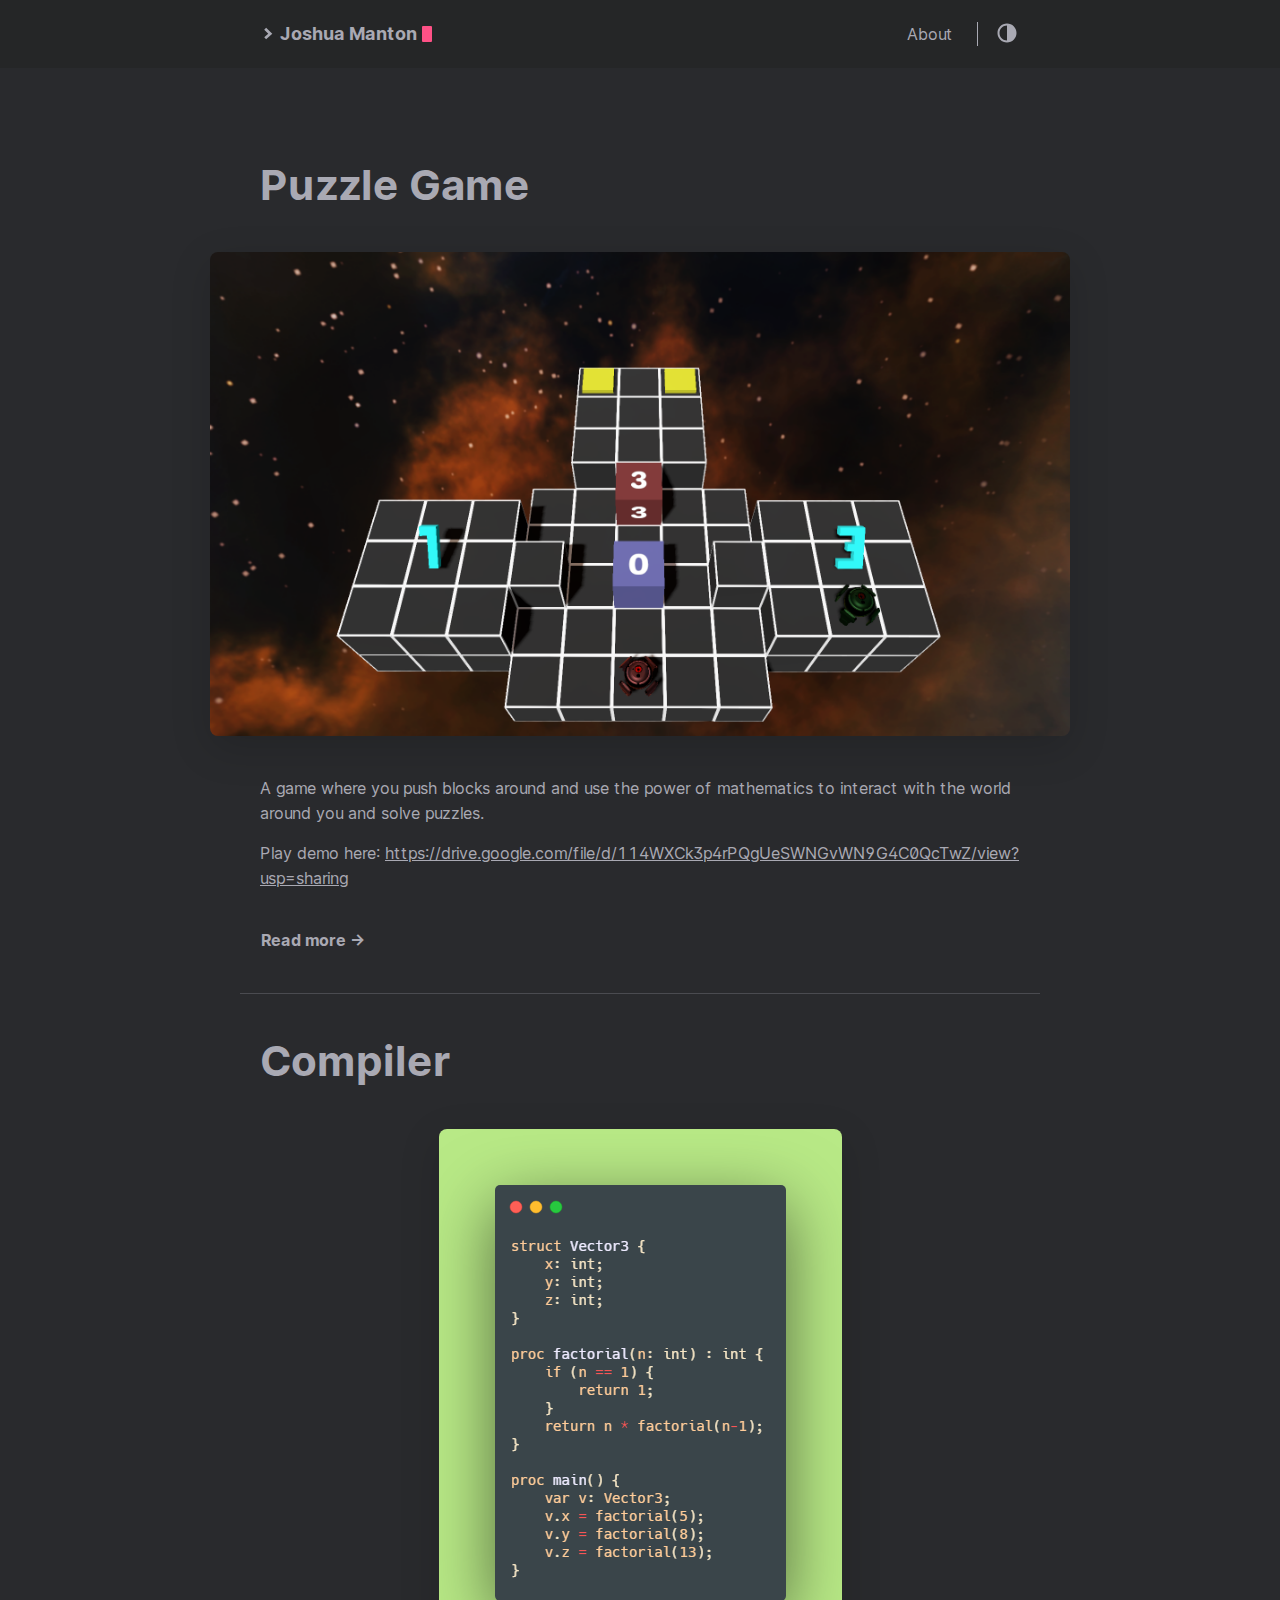
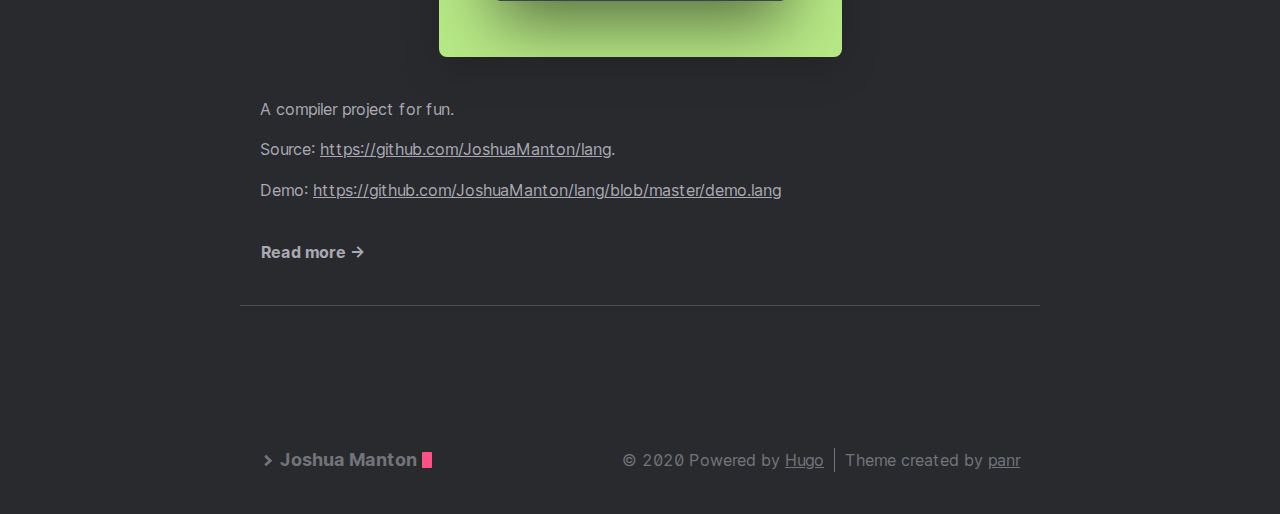
==== index.html @ b5876e48 "update about" ====
<!DOCTYPE html>
<html lang="en">
  <head>
	<meta name="generator" content="Hugo 0.74.3" />
    
      <title>
        Joshua Manton
      </title>
    
    <meta http-equiv="content-type" content="text/html; charset=utf-8" />
<meta name="viewport" content="width=device-width, initial-scale=1.0" />
<meta
  name="description"
  content=""
/>
<meta
  name="keywords"
  content=""
/>
<meta name="robots" content="noodp" />
<link rel="canonical" href="/" />





<link rel="stylesheet" href="/assets/style.css" />

<link rel="stylesheet" href="/style.css" />


<link
  rel="apple-touch-icon-precomposed"
  sizes="144x144"
  href="/img/apple-touch-icon-144-precomposed.png"
/>
<link rel="shortcut icon" href="/img/favicon.png" />


<link href="/assets/fonts/Inter-Italic.woff2" rel="preload" type="font/woff2" as="font" crossorigin="">
<link href="/assets/fonts/Inter-Regular.woff2" rel="preload" type="font/woff2" as="font" crossorigin="">
<link href="/assets/fonts/Inter-Medium.woff2" rel="preload" type="font/woff2" as="font" crossorigin="">
<link href="/assets/fonts/Inter-MediumItalic.woff2" rel="preload" type="font/woff2" as="font" crossorigin="">
<link href="/assets/fonts/Inter-Bold.woff2" rel="preload" type="font/woff2" as="font" crossorigin="">
<link href="/assets/fonts/Inter-BoldItalic.woff2" rel="preload" type="font/woff2" as="font" crossorigin="">


<meta name="twitter:card" content="summary"/>
<meta name="twitter:title" content="Joshua Manton"/>
<meta name="twitter:description" content=""/>



<meta property="og:title" content="Joshua Manton" />
<meta property="og:description" content="" />
<meta property="og:type" content="website" />
<meta property="og:url" content="/" />
<meta property="og:updated_time" content="2020-10-17T00:00:00+00:00" /><meta property="og:site_name" content="Joshua Manton" />



<link rel="alternate" type="application/rss+xml" href="/index.xml" title="Joshua Manton" />



  </head>
  <body class="dark-theme">
    <div class="container">
      <header class="header">
  <span class="header__inner">
    <a
  href="/"
  class="logo"
  style="text-decoration: none;"
>
  
    <span class="logo__mark"><svg xmlns="http://www.w3.org/2000/svg" class="greater-icon" viewBox="0 0 44 44">
  <path fill="none" d="M15 8l14.729 14.382L15 35.367" />
</svg>
</span>
    <span class="logo__text"
      >Joshua Manton</span
    >
    <span class="logo__cursor"></span>
  
</a>

    <span class="header__right">
      
        <nav class="menu">
  <ul class="menu__inner menu__inner--desktop">
    
      
        
          <li><a href="/about">About</a></li>
        
      
      
      
  </ul>

  <ul class="menu__inner menu__inner--mobile">
    
      
        <li><a href="/about">About</a></li>
      
    
  </ul>
</nav>

        <span class="menu-trigger">
          <svg xmlns="http://www.w3.org/2000/svg" viewBox="0 0 24 24">
            <path d="M0 0h24v24H0z" fill="none" />
            <path d="M3 18h18v-2H3v2zm0-5h18v-2H3v2zm0-7v2h18V6H3z" />
          </svg>
        </span>
      
      <span class="theme-toggle">
        <svg
  class="theme-toggler"
  width="24"
  height="24"
  viewBox="0 0 48 48"
  fill="none"
  xmlns="http://www.w3.org/2000/svg"
>
  <path
    d="M22 41C32.4934 41 41 32.4934 41 22C41 11.5066 32.4934 3 22
  3C11.5066 3 3 11.5066 3 22C3 32.4934 11.5066 41 22 41ZM7 22C7
  13.7157 13.7157 7 22 7V37C13.7157 37 7 30.2843 7 22Z"
  />
</svg>

      </span>
    </span>
  </span>
</header>


      <div class="content">
        
  
  

  
  
    
  
  

  

  <div class="posts">
    
    <div class="post on-list">
      <h1 class="post-title"><a href="/projects/mathy-robot-guy/">Puzzle Game</a></h1>
      <div class="post-meta">
        
          <span class="post-date">
             
          </span>

          
        

        

        
      </div>

      

      
        <figure class="post-cover">
          
            <img src="/img/mathy-robot-guy.png" alt="Puzzle Game"/>
          

          
        </figure>
      

      <div class="post-content">
        
          <p>A game where you push blocks around and use the power of mathematics to interact with the world around you and solve puzzles.</p>
<p>Play demo here: <a href="https://drive.google.com/file/d/114WXCk3p4rPQgUeSWNGvWN9G4C0QcTwZ/view?usp=sharing">https://drive.google.com/file/d/114WXCk3p4rPQgUeSWNGvWN9G4C0QcTwZ/view?usp=sharing</a></p>

        
      </div>
      
        <div><a class="read-more button" href="/projects/mathy-robot-guy/">Read more →</a></div>
      
    </div>
    
    <div class="post on-list">
      <h1 class="post-title"><a href="/projects/compiler/">Compiler</a></h1>
      <div class="post-meta">
        
          <span class="post-date">
             
          </span>

          
        

        

        
      </div>

      

      
        <figure class="post-cover">
          
            <img src="/img/compiler.png" alt="Compiler"/>
          

          
        </figure>
      

      <div class="post-content">
        
          <p>A compiler project for fun.</p>
<p>Source: <a href="https://github.com/JoshuaManton/lang">https://github.com/JoshuaManton/lang</a>.</p>
<p>Demo: <a href="https://github.com/JoshuaManton/lang/blob/master/demo.lang">https://github.com/JoshuaManton/lang/blob/master/demo.lang</a></p>

        
      </div>
      
        <div><a class="read-more button" href="/projects/compiler/">Read more →</a></div>
      
    </div>
    
    <div class="pagination">
  <div class="pagination__buttons">
    
    
  </div>
</div>

  </div>

      </div>

      
        <footer class="footer">
  <div class="footer__inner">
    
      <a
  href="/"
  class="logo"
  style="text-decoration: none;"
>
  
    <span class="logo__mark"><svg xmlns="http://www.w3.org/2000/svg" class="greater-icon" viewBox="0 0 44 44">
  <path fill="none" d="M15 8l14.729 14.382L15 35.367" />
</svg>
</span>
    <span class="logo__text"
      >Joshua Manton</span
    >
    <span class="logo__cursor"></span>
  
</a>

      <div class="copyright">
        <span
          >© 2020 Powered by
          <a href="https://gohugo.io" target="_blank" rel="noopener">Hugo</a></span
        >
        <span
          >Theme created by
          <a href="https://twitter.com/panr" target="_blank" rel="noopener">panr</a></span
        >
      </div>
    
  </div>
</footer>

<script src="/assets/main.js"></script>
<script src="/assets/prism.js"></script>


      
    </div>

    
  </body>
</html>
---- assets/style.css ----
@font-face{font-family:Inter;font-style:normal;font-weight:400;font-feature-settings:"liga","tnum","case","calt","zero","ss01","locl";src:url(fonts/Inter-Regular.woff2) format("woff2"),url(fonts/Inter-Regular.woff) format("woff");font-display:swap}@font-face{font-family:Inter;font-style:italic;font-weight:400;font-feature-settings:"liga","tnum","case","calt","zero","ss01","locl";src:url(fonts/Inter-Italic.woff2) format("woff2"),url(fonts/Inter-Italic.woff) format("woff");font-display:swap}@font-face{font-family:Inter;font-style:normal;font-weight:600;font-feature-settings:"liga","tnum","case","calt","zero","ss01","locl";src:url(fonts/Inter-Medium.woff2) format("woff2"),url(fonts/Inter-Medium.woff) format("woff");font-display:swap}@font-face{font-family:Inter;font-style:italic;font-weight:600;font-feature-settings:"liga","tnum","case","calt","zero","ss01","locl";src:url(fonts/Inter-MediumItalic.woff2) format("woff2"),url(fonts/Inter-MediumItalic.woff) format("woff");font-display:swap}@font-face{font-family:Inter;font-style:normal;font-weight:800;font-feature-settings:"liga","tnum","case","calt","zero","ss01","locl";src:url(fonts/Inter-Bold.woff2) format("woff2"),url(fonts/Inter-Bold.woff) format("woff");font-display:swap}@font-face{font-family:Inter;font-style:italic;font-weight:800;font-feature-settings:"liga","tnum","case","calt","zero","ss01","locl";src:url(fonts/Inter-BoldItalic.woff2) format("woff2"),url(fonts/Inter-BoldItalic.woff) format("woff");font-display:swap}:root{--background:#fff;--background-secondary:#eaeaea;--header:#fafafa;--color:#222;--color-secondary:#999;--border-color:#dcdcdc;--phoneWidth:(max-width:684px);--tabletWidth:(max-width:900px)}body.dark-theme{--background:#292a2d;--background-secondary:#3b3d42;--header:#252627;--color:#a9a9b3;--color-secondary:#73747b;--border-color:#4a4b50}.button-container{display:table;margin-left:auto;margin-right:auto}.button,a.button,button{position:relative;display:flex;align-items:center;justify-content:center;padding:8px 18px;margin-bottom:5px;background:#eaeaea;background:var(--background-secondary);text-decoration:none;text-align:center;font-weight:500;border-radius:8px;border:1px solid transparent;-webkit-appearance:none;-moz-appearance:none;appearance:none;cursor:pointer;outline:none}.button.outline,a.button.outline,button.outline{background:transparent;border-color:#eaeaea;border-color:var(--background-secondary);box-shadow:none;padding:8px 18px}.button.outline :hover,a.button.outline :hover,button.outline :hover{transform:none;box-shadow:none}.button.primary,a.button.primary,button.primary{box-shadow:0 4px 6px rgba(50,50,93,.11),0 1px 3px rgba(0,0,0,.08)}.button.primary:hover,a.button.primary:hover,button.primary:hover{box-shadow:0 2px 6px rgba(50,50,93,.21),0 1px 3px rgba(0,0,0,.08)}.button.link,a.button.link,button.link{background:none;font-size:1rem}.button.small,a.button.small,button.small{font-size:.8rem}.button.wide,a.button.wide,button.wide{min-width:200px;padding:14px 24px}a.read-more,a.read-more:active,a.read-more:hover{display:inline-flex;background:none;box-shadow:none;padding:0;margin:20px 0;font-weight:700}.code-toolbar{margin-bottom:20px}.code-toolbar .toolbar-item a{display:inline-flex;padding:3px 8px;margin-bottom:5px;background:#eaeaea;background:var(--background-secondary);text-decoration:none;text-align:center;font-size:13px;font-weight:500;border-radius:8px;border:1px solid transparent;-webkit-appearance:none;-moz-appearance:none;appearance:none;cursor:pointer;outline:none}.code-toolbar .toolbar-item a,.header{position:relative;align-items:center;justify-content:center}.header{background:#fafafa;background:var(--header);display:flex;padding:20px}.header__right{display:flex;flex-direction:row;align-items:center}@media (max-width:683px){.header__right{flex-direction:row-reverse}}.header__inner{justify-content:space-between;margin:0 auto;width:760px;max-width:100%}.header__inner,.theme-toggle{display:flex;align-items:center}.theme-toggle{justify-content:center;line-height:1;cursor:pointer}.theme-toggler{fill:currentColor}.logo{display:flex;align-items:center;flex:0 0 auto;text-decoration:none;font-weight:700}.logo img{height:44px}.logo__mark{display:inline-flex;align-items:center;margin-right:5px}.logo__mark .greater-icon{width:.95rem;height:100%}.logo__mark .greater-icon path{stroke:currentColor;stroke-width:8px}.logo__text{font-size:1.125rem}.logo__cursor{display:inline-block;width:10px;height:1rem;background:#fe5186;margin-left:5px;border-radius:1px;-webkit-animation:cursor 1s infinite;animation:cursor 1s infinite}@-webkit-keyframes cursor{0%{opacity:0}50%{opacity:1}to{opacity:0}}@keyframes cursor{0%{opacity:0}50%{opacity:1}to{opacity:0}}.menu{--color:rgba(0,0,0,0.12);--shadow:0 8px 20px var(--color);border-right:1px solid;margin-right:18px;padding-right:24px;font-weight:500}@media (max-width:683px){.menu{position:absolute;background:#fafafa;background:var(--header);box-shadow:var(--shadow);margin:0;padding:5px;list-style:none;border-radius:5px;z-index:99;border:none;top:50px;right:10px}}.menu a{text-decoration:none}.menu__inner{display:flex;align-items:center;justify-content:flex-end;flex-wrap:wrap;list-style:none;margin:0;padding:0}@media (max-width:683px){.menu__inner--desktop{display:none}}.menu__inner--mobile{display:none}@media (max-width:683px){.menu__inner--mobile{display:block}}.menu__inner li{text-align:left;flex:0 0 auto}.menu__inner li:not(:first-of-type){margin-left:20px}@media (max-width:683px){.menu__inner{flex-direction:column;align-items:flex-start;padding:0}.menu__inner li{margin-left:0!important;padding:10px}}.menu__sub-inner{position:relative;list-style:none;padding:0;margin:0}.menu__sub-inner:not(:only-child){margin-left:20px}.menu__sub-inner-more{position:absolute;background:#fafafa;background:var(--header);box-shadow:var(--shadow);margin:0;padding:5px;list-style:none;border-radius:5px;z-index:99;top:35px;left:0}.menu__sub-inner-more-trigger{display:inline-flex;align-items:center;-webkit-user-select:none;-moz-user-select:none;-ms-user-select:none;user-select:none;cursor:pointer}.menu__sub-inner-more-trigger-icon{display:inline-flex;align-items:center;margin-left:3px;transform:rotate(90deg);line-height:1}.menu__sub-inner-more-trigger-icon .greater-icon{width:.95rem;height:100%}.menu__sub-inner-more-trigger-icon .greater-icon path{stroke:currentColor;stroke-width:5px}.menu__inner .menu__sub-inner-more li{margin-left:0;white-space:nowrap}.menu__inner .menu__sub-inner-more li:hover{background:rgba(0,0,0,.05);border-radius:3px;cursor:pointer}.menu__sub-inner-more li a{width:100%;display:inline-block;padding:10px}.menu-trigger{width:24px;height:24px;fill:currentColor;margin-left:10px;cursor:pointer}html{box-sizing:border-box}*,:after,:before{box-sizing:inherit}body{margin:0;padding:0;font-family:Inter,-apple-system,BlinkMacSystemFont,Roboto,Segoe UI,Helvetica,Arial,sans-serif;font-size:1rem;font-weight:500;font-feature-settings:"liga","tnum","case","calt","zero","ss01","locl";line-height:1.54;background-color:#fff;background-color:var(--background);color:#222;color:var(--color);text-rendering:optimizeLegibility;-webkit-font-smoothing:antialiased;-webkit-overflow-scrolling:touch;-webkit-text-size-adjust:100%}@media (max-width:683px){body{font-size:1rem}}h1,h2,h3,h4,h5,h6{line-height:1.3}h1{font-size:2.625rem}h2{font-size:1.625rem}h3{font-size:1.375rem}h4{font-size:1.125rem}@media (max-width:683px){h1{font-size:2rem}h2{font-size:1.4rem}h3{font-size:1.15rem}h4{font-size:1.125rem}}a{color:inherit}img{display:block;max-width:100%}img.center,img.left{margin-right:auto}img.center,img.right{margin-left:auto}figure{display:table;max-width:100%;margin:25px 0}figure.center,figure.left{margin-right:auto}figure.center,figure.right{margin-left:auto}figure figcaption{font-size:.9rem;margin-top:5px;opacity:.8}figure figcaption.left{text-align:left}figure figcaption.center{text-align:center}figure figcaption.right{text-align:right}code,kbd{font-family:Consolas,Monaco,Andale Mono,Ubuntu Mono,monospace;background:#eaeaea;background:var(--background-secondary);padding:1px 6px;margin:0 2px;border-radius:5px;font-size:.9rem;font-weight:400}code code,code kbd,kbd code,kbd kbd{background:transparent;padding:0;margin:0}pre{background:#212020;padding:20px;border-radius:8px;font-size:.9rem;overflow:auto}@media (max-width:683px){pre{white-space:pre-wrap;word-wrap:break-word}}pre code{background:none!important;color:#ccc;margin:0;padding:0;font-size:inherit}blockquote{border-left:2px solid;margin:40px;padding:10px 20px}@media (max-width:683px){blockquote{margin:10px;padding:10px}}blockquote:before{content:"”";font-family:Georgia,serif;font-size:3.875rem;position:absolute;left:-40px;top:-20px}blockquote p:first-of-type{margin-top:0}blockquote p:last-of-type{margin-bottom:0}table{table-layout:fixed;border-collapse:collapse;width:100%;margin:40px 0;border-radius:5px}table,td,th{border:1px solid;padding:10px}th{background:#eaeaea;background:var(--background-secondary)}ol,ul{margin-left:40px;padding:0}@media (max-width:683px){ol,ul{margin-left:20px}}ol ol{list-style-type:lower-alpha}.container{flex-direction:column;text-align:center}.container,.content{display:flex;justify-content:center}.content{flex-direction:column;flex:1 auto;align-items:center;margin:50px 0}@media (max-width:683px){.content{margin-top:0}}hr{width:100%;border:none;background:#dcdcdc;background:var(--border-color);height:1px}.hidden{display:none}.framed{padding:20px;border-radius:10px;border:1px solid #dcdcdc;border:1px solid var(--border-color);max-width:800px}blockquote.twitter-tweet{background:rgba(44,124,186,.1);border:none;padding:30px;color:inherit;font-size:inherit;line-height:inherit;border-radius:8px}.post{width:100%;max-width:800px;text-align:left;padding:20px;margin:20px auto}@media (max-width:899px){.post{max-width:660px}}.post:not(:last-of-type){border-bottom:1px solid #dcdcdc;border-bottom:1px solid var(--border-color)}.post-meta{font-size:1rem;margin-bottom:10px}@media (max-width:683px){.post-meta{font-size:.85rem}}.post-title{font-size:2.625rem;margin:0 0 20px}@media (max-width:683px){.post-title{font-size:2rem}}.post-title a{text-decoration:none}.post-tags{display:block;margin-bottom:20px;font-size:1rem;opacity:.5}.post-tags a{text-decoration:none}.post-content{margin-top:30px}.post-cover{margin:40px -50px;width:860px;max-width:860px}.post-cover img{margin:0 auto;border-radius:8px;box-shadow:0 12px 40px rgba(0,0,0,.15)}@media (max-width:899px){.post-cover{margin:20px 0;width:100%}}.post--regulation h1,.post--regulation h2{justify-content:center}.post--regulation h2{margin-bottom:10px}.post--regulation h2+h2{margin-top:-10px;margin-bottom:20px}.pagination{margin-top:50px}.pagination__title{display:flex;text-align:center;position:relative;margin:100px 0 20px}.pagination__title-h{text-align:center;margin:0 auto;padding:5px 10px;background:#fff;background:var(--background);color:#999;color:var(--color-secondary);font-size:.8rem;text-transform:uppercase;text-decoration:none;letter-spacing:.1em;z-index:1}.pagination__title hr{position:absolute;left:0;right:0;width:100%;margin-top:15px;z-index:0}.pagination__buttons{display:flex;align-items:center;justify-content:center}.pagination__buttons a{text-decoration:none;font-weight:700}.button{position:relative;display:inline-flex;align-items:center;justify-content:center;background:#eaeaea;background:var(--background-secondary);font-size:1rem;font-weight:500;border-radius:8px;max-width:40%;padding:0;cursor:pointer;-webkit-appearance:none;-moz-appearance:none;appearance:none}.button+.button{margin-left:10px}.button a{display:flex;padding:8px 16px;text-decoration:none}.button__text,.button a{text-overflow:ellipsis;white-space:nowrap;overflow:hidden}.button.next .button__icon{margin-left:8px}.button.previous .button__icon{margin-right:8px}.footer{padding:40px 20px;flex-grow:0;color:#999;color:var(--color-secondary)}.footer__inner{display:flex;align-items:center;justify-content:space-between;margin:0 auto;width:760px;max-width:100%}@media (max-width:899px){.footer__inner{flex-direction:column}}.footer a{color:inherit}.footer .copyright{display:flex;flex-direction:row;align-items:center;font-size:1rem}.footer .copyright--user{margin:auto;text-align:center}.footer .copyright>:first-child:not(:only-child){border-right:1px solid;padding-right:10px;margin-right:10px}@media (max-width:899px){.footer .copyright>:first-child:not(:only-child){border:none;padding:0;margin:0}}@media (max-width:899px){.footer .copyright{flex-direction:column;margin-top:10px}}.terms{width:100%;max-width:800px;text-align:left;padding:20px;margin:0 auto}.terms__list{padding:0 0 0 20px;margin:0}.terms__list a{text-decoration:none}.terms__term{margin-bottom:15px}.terms__term-count{background:#eaeaea;background:var(--background-secondary);font-size:12px;margin-left:5px;padding:2px 10px;border-radius:5px;text-decoration:none}.archive{width:100%;max-width:800px;text-align:left;padding:20px;margin:0 auto}.archive__group-month{display:flex;align-items:flex-start;padding:10px 0}@media (max-width:683px){.archive__group-month{flex-direction:column}}.archive__group-month:not(:last-of-type){border-bottom:1px solid #dcdcdc;border-bottom:1px solid var(--border-color)}.archive__group-year{margin-top:40px}@media (max-width:683px){.archive__group-year{margin-top:20px}}.archive__group-year:not(:last-of-type){border-bottom:1px solid #dcdcdc;border-bottom:1px solid var(--border-color)}.archive__group-year-header{margin:10px 0}.archive__group-month-header{margin:25px 0;width:200px;opacity:.5}@media (max-width:683px){.archive__group-month-header{margin:10px 0 0}}.archive__group-posts{width:100%}.archive__post{padding:20px 0}.archive__post:not(:last-of-type){border-bottom:1px solid #dcdcdc;border-bottom:1px solid var(--border-color)}.archive__post-title{margin:5px 0}.archive__post-title a{display:block;text-decoration:none}code[class*=language-],pre[class*=language-]{background:none;font-family:Consolas,Monaco,Andale Mono,Ubuntu Mono,monospace;text-align:left;white-space:pre;word-spacing:normal;word-break:normal;word-wrap:normal;-moz-tab-size:4;-o-tab-size:4;tab-size:4;-webkit-hyphens:none;-ms-hyphens:none;hyphens:none}pre[class*=language-]{padding:1em;margin:.5em 0;overflow:auto}:not(pre)>code[class*=language-],pre[class*=language-]{background:#212020!important;color:inherit!important;border-radius:8px}:not(pre)>code[class*=language-]{padding:.1em;border-radius:.3em;white-space:normal}.token.block-comment,.token.cdata,.token.comment,.token.doctype,.token.prolog{color:hsla(0,0%,100%,.4)}.token.punctuation{color:#a9a9b3}.token.attr-name,.token.deleted,.token.namespace,.token.tag{color:#e2777a}.token.function-name{color:#6196cc}.token.boolean,.token.function,.token.number{color:#f08d49}.token.class-name,.token.constant,.token.property,.token.symbol{color:#f8c555}.token.atrule,.token.builtin,.token.important,.token.keyword,.token.selector{color:#cc99cd}.token.attr-value,.token.char,.token.regex,.token.string,.token.variable{color:#7ec699}.token.entity,.token.operator,.token.url{color:#67cdcc}.token.bold,.token.important{font-weight:700}.token.italic{font-style:italic}.token.entity{cursor:help}.token.inserted{color:green}pre[class*=language-].line-numbers{position:relative;padding-left:3.8em;counter-reset:linenumber}pre[class*=language-].line-numbers>code{position:relative;white-space:inherit}.line-numbers .line-numbers-rows{position:absolute;pointer-events:none;top:0;font-size:100%;left:-3.8em;width:3em;letter-spacing:-1px;border-right:1px solid #999;-webkit-user-select:none;-moz-user-select:none;-ms-user-select:none;user-select:none}.line-numbers-rows>span{pointer-events:none;display:block;counter-increment:linenumber}.line-numbers-rows>span:before{content:counter(linenumber);color:#999;display:block;padding-right:.8em;text-align:right}div.code-toolbar{position:relative}div.code-toolbar>.toolbar{position:absolute;top:.3em;right:.2em;transition:opacity .3s ease-in-out;opacity:0}div.code-toolbar:hover>.toolbar{opacity:1}div.code-toolbar>.toolbar .toolbar-item{display:inline-block}div.code-toolbar>.toolbar a{cursor:pointer}div.code-toolbar>.toolbar button{background:none;border:0;color:inherit;font:inherit;line-height:normal;overflow:visible;padding:0;-webkit-user-select:none;-moz-user-select:none;-ms-user-select:none}div.code-toolbar>.toolbar a,div.code-toolbar>.toolbar button,div.code-toolbar>.toolbar span{color:#bbb;font-size:.8em;padding:0 .5em;background:#f5f2f0;background:hsla(0,0%,87.8%,.2);box-shadow:0 2px 0 0 rgba(0,0,0,.2);border-radius:.5em}div.code-toolbar>.toolbar a:focus,div.code-toolbar>.toolbar a:hover,div.code-toolbar>.toolbar button:focus,div.code-toolbar>.toolbar button:hover,div.code-toolbar>.toolbar span:focus,div.code-toolbar>.toolbar span:hover{color:inherit;text-decoration:none}.command-line-prompt{border-right:1px solid #999;display:block;float:left;font-size:100%;letter-spacing:-1px;margin-right:1em;pointer-events:none;-webkit-user-select:none;-moz-user-select:none;-ms-user-select:none;user-select:none}.command-line-prompt>span:before{color:#999;content:" ";display:block;padding-right:.8em}.command-line-prompt>span[data-user]:before{content:"[" attr(data-user) "@" attr(data-host) "] $"}.command-line-prompt>span[data-user=root]:before{content:"[" attr(data-user) "@" attr(data-host) "] #"}.command-line-prompt>span[data-prompt]:before{content:attr(data-prompt)}.collapsable-code{position:relative;width:100%;margin:40px 0}.collapsable-code input[type=checkbox]{position:absolute;visibility:hidden}.collapsable-code input[type=checkbox]:checked~.code-toolbar pre,.collapsable-code input[type=checkbox]:checked~pre{height:0;padding:0;border-top:none}.collapsable-code input[type=checkbox]:checked~.code-toolbar{padding:0;border-top:none}.collapsable-code input[type=checkbox]:checked~.code-toolbar .toolbar{display:none}.collapsable-code input[type=checkbox]:checked~label{border-radius:10px}.collapsable-code input[type=checkbox]:checked~label .collapsable-code__toggle:after{content:attr(data-label-expand)}.collapsable-code label{position:relative;display:flex;justify-content:space-between;background:#eaeaea;background:var(--background-secondary);padding:10px;border-top-left-radius:10px;border-top-right-radius:10px;min-width:30px;min-height:30px;margin:0;cursor:pointer}.collapsable-code__title{flex:1;color:#222;color:var(--color);padding:3px 10px;text-overflow:ellipsis;white-space:nowrap;overflow:hidden}.collapsable-code__language{background:#fff;background:var(--background);color:#222;color:var(--color);border-radius:10px;padding:3px 10px}.collapsable-code__toggle{color:#222;color:var(--color);font-size:16px;padding:3px 10px}.collapsable-code__toggle:after{content:attr(data-label-collapse)}.collapsable-code pre{margin-top:0;border-top-left-radius:0;border-top-right-radius:0}.collapsable-code code:first-line,.collapsable-code pre:first-line{line-height:0}.collapsable-code .code-toolbar{margin:0}
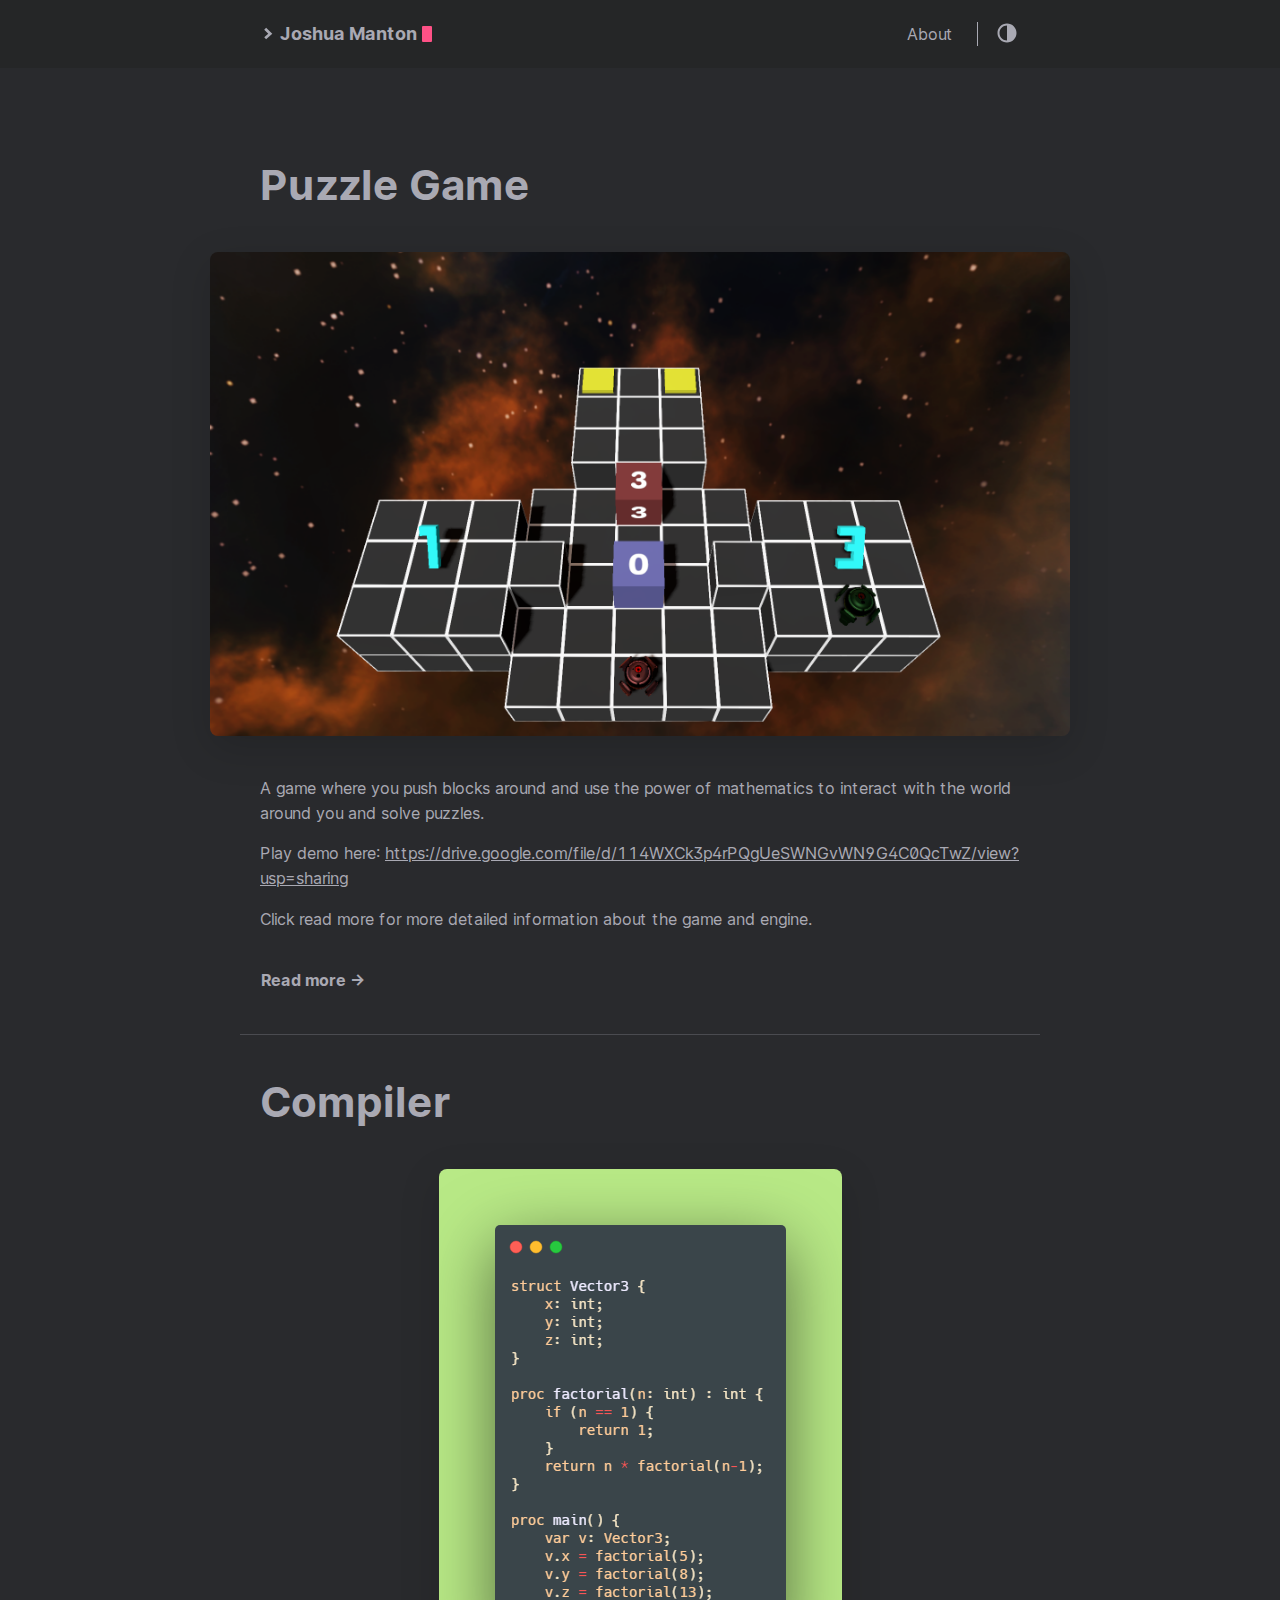
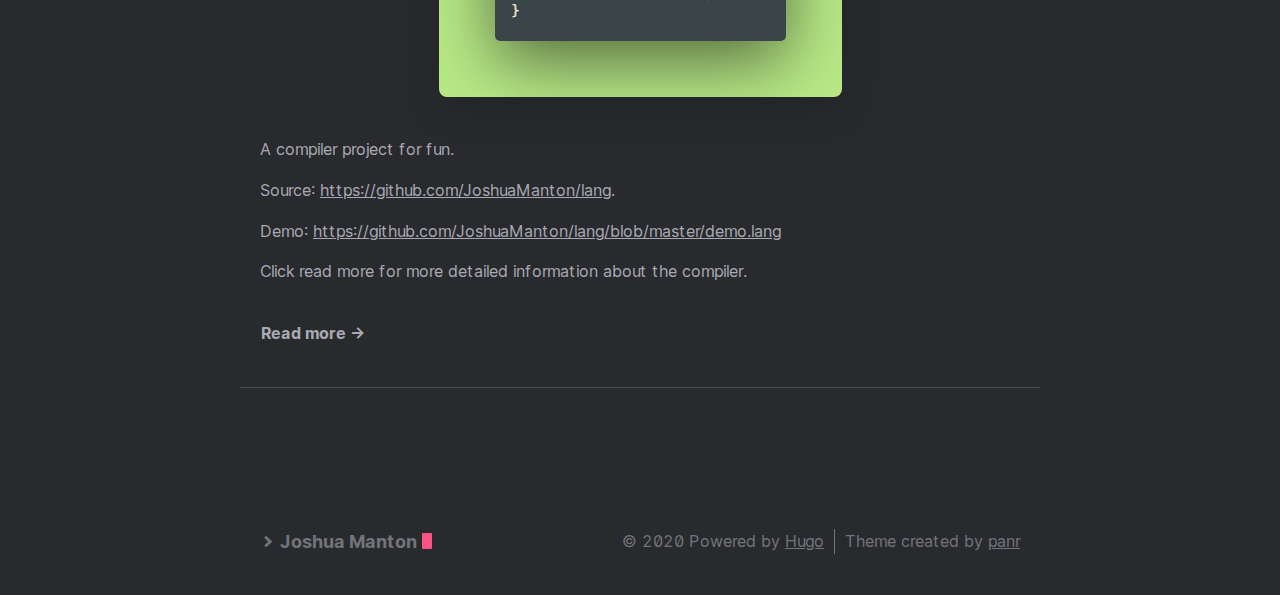
==== commit ab68e249: "add 'read more' thing" ====
--- a/index.html
+++ b/index.html
@@ -153,7 +153,7 @@
   <div class="posts">
     
     <div class="post on-list">
-      <h1 class="post-title"><a href="/projects/mathy-robot-guy/">Puzzle Game</a></h1>
+      <h1 class="post-title"><a href="/projects/puzzle-game/">Puzzle Game</a></h1>
       <div class="post-meta">
         
           <span class="post-date">
@@ -184,11 +184,12 @@
         
           <p>A game where you push blocks around and use the power of mathematics to interact with the world around you and solve puzzles.</p>
 <p>Play demo here: <a href="https://drive.google.com/file/d/114WXCk3p4rPQgUeSWNGvWN9G4C0QcTwZ/view?usp=sharing">https://drive.google.com/file/d/114WXCk3p4rPQgUeSWNGvWN9G4C0QcTwZ/view?usp=sharing</a></p>
-
-        
-      </div>
-      
-        <div><a class="read-more button" href="/projects/mathy-robot-guy/">Read more →</a></div>
+<p>Click read more for more detailed information about the game and engine.</p>
+
+        
+      </div>
+      
+        <div><a class="read-more button" href="/projects/puzzle-game/">Read more →</a></div>
       
     </div>
     
@@ -225,6 +226,7 @@
           <p>A compiler project for fun.</p>
 <p>Source: <a href="https://github.com/JoshuaManton/lang">https://github.com/JoshuaManton/lang</a>.</p>
 <p>Demo: <a href="https://github.com/JoshuaManton/lang/blob/master/demo.lang">https://github.com/JoshuaManton/lang/blob/master/demo.lang</a></p>
+<p>Click read more for more detailed information about the compiler.</p>
 
         
       </div>
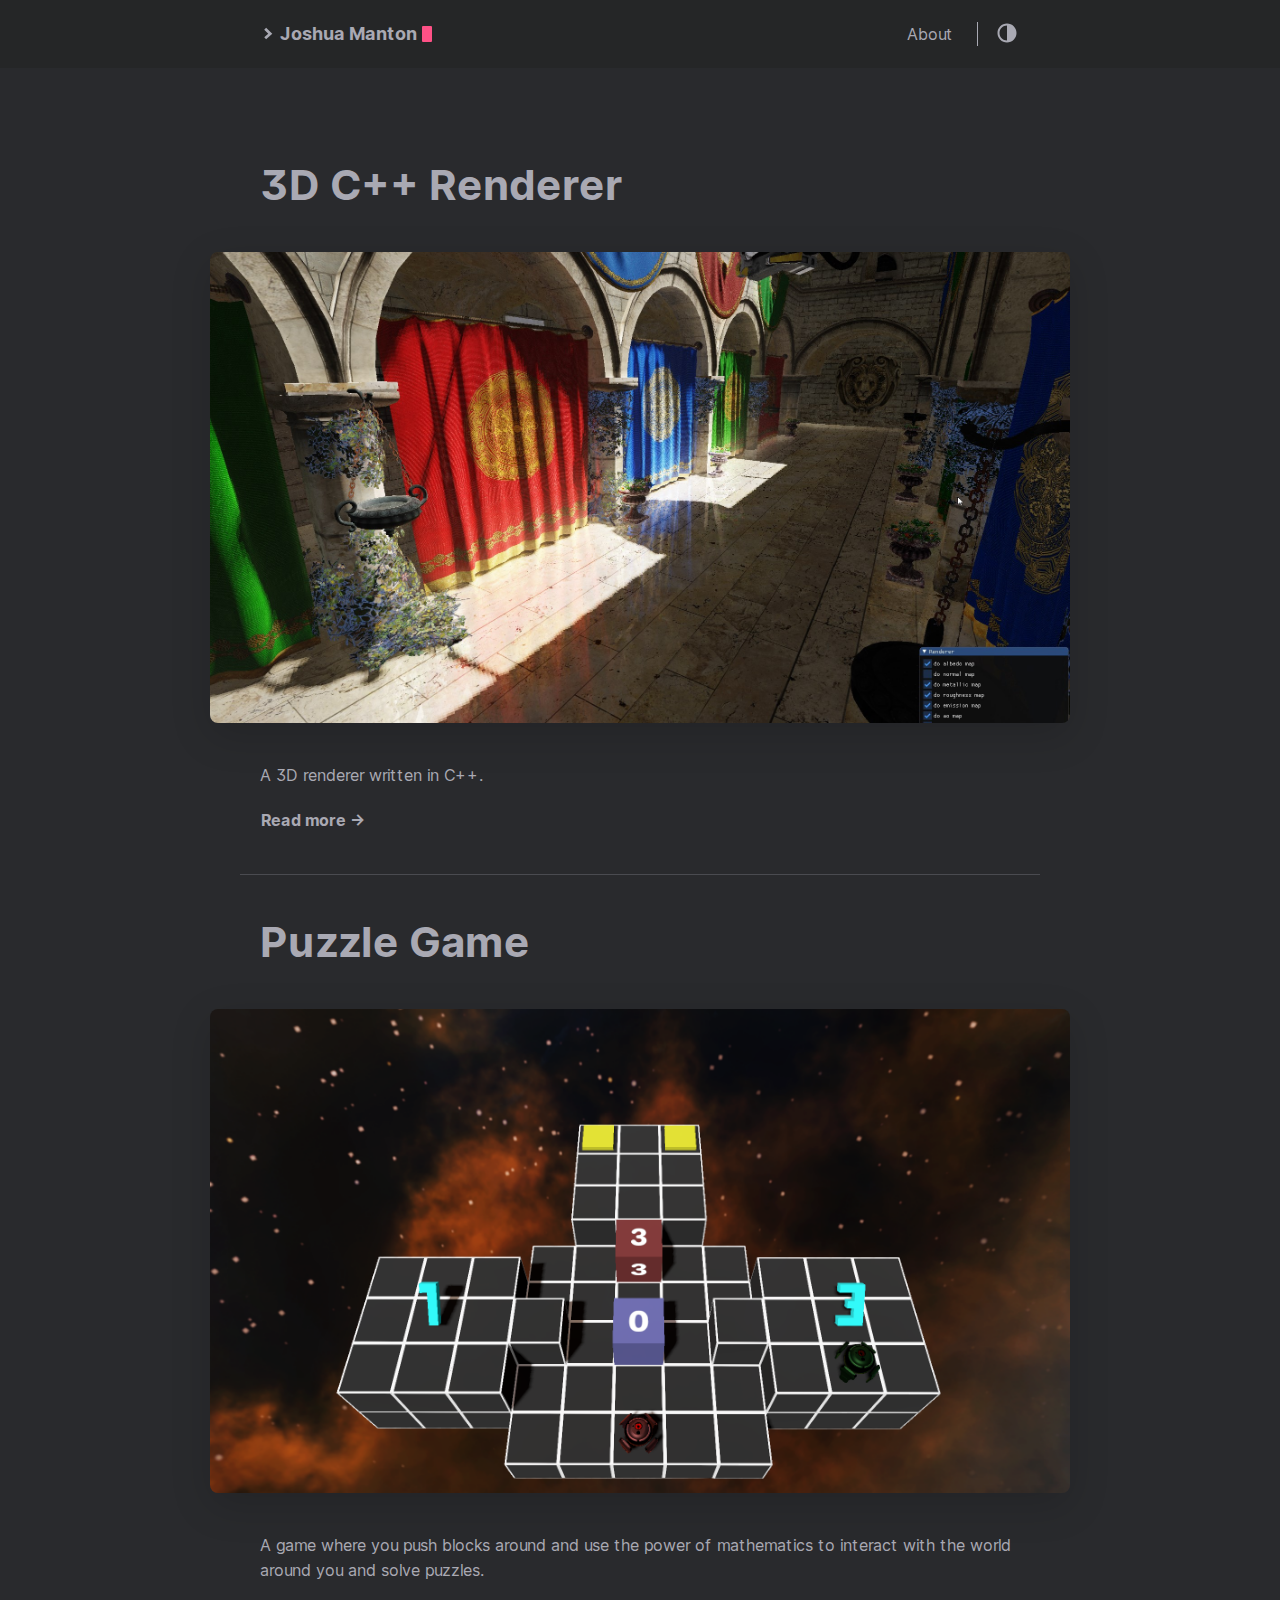
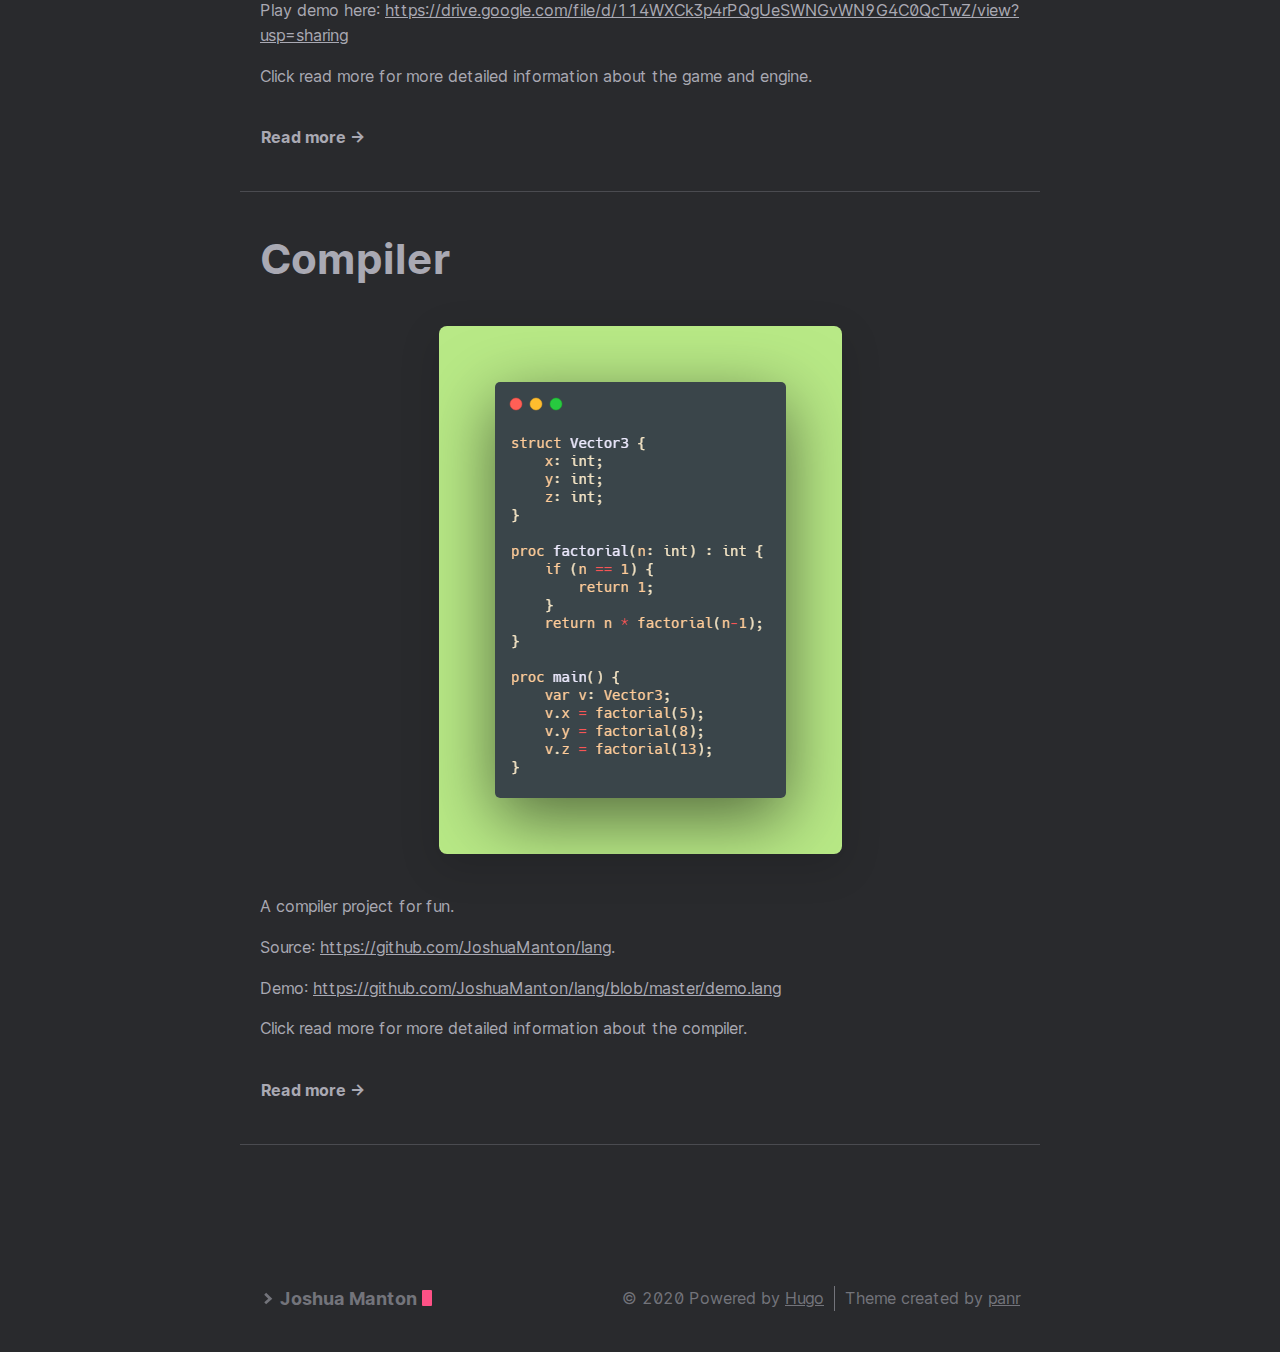
==== commit 023dc381: "Add C++ renderer article" ====
--- a/index.html
+++ b/index.html
@@ -55,7 +55,7 @@
 <meta property="og:description" content="" />
 <meta property="og:type" content="website" />
 <meta property="og:url" content="/" />
-<meta property="og:updated_time" content="2020-10-17T00:00:00+00:00" /><meta property="og:site_name" content="Joshua Manton" />
+<meta property="og:updated_time" content="2020-11-30T00:00:00+00:00" /><meta property="og:site_name" content="Joshua Manton" />
 
 
 
@@ -153,6 +153,44 @@
   <div class="posts">
     
     <div class="post on-list">
+      <h1 class="post-title"><a href="/projects/cpp-renderer/">3D C++ Renderer</a></h1>
+      <div class="post-meta">
+        
+          <span class="post-date">
+             
+          </span>
+
+          
+        
+
+        
+
+        
+      </div>
+
+      
+
+      
+        <figure class="post-cover">
+          
+            <img src="/img/cpp-renderer.jpg" alt="3D C&#43;&#43; Renderer"/>
+          
+
+          
+        </figure>
+      
+
+      <div class="post-content">
+        
+          A 3D renderer written in C++.
+        
+      </div>
+      
+        <div><a class="read-more button" href="/projects/cpp-renderer/">Read more →</a></div>
+      
+    </div>
+    
+    <div class="post on-list">
       <h1 class="post-title"><a href="/projects/puzzle-game/">Puzzle Game</a></h1>
       <div class="post-meta">
         
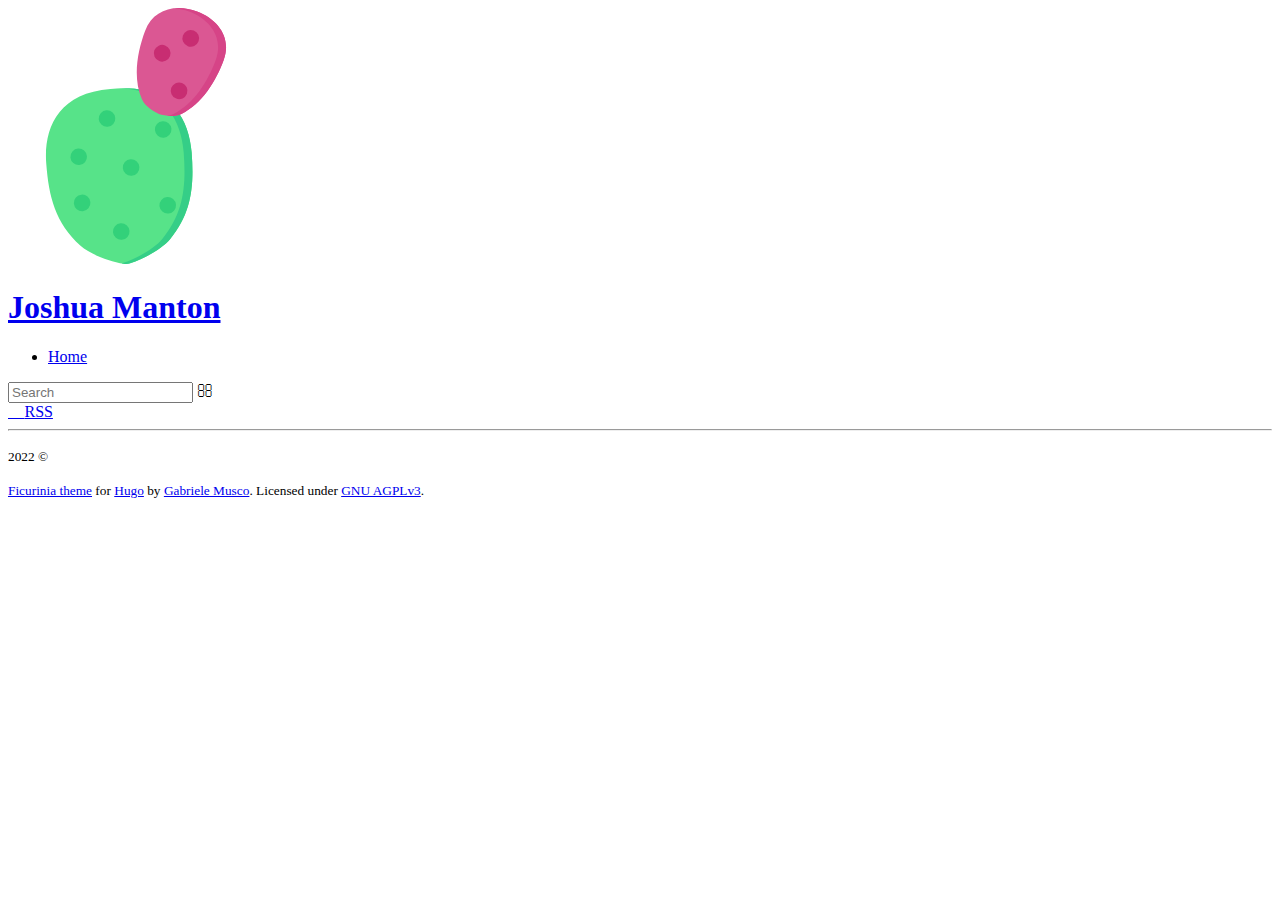
==== commit 1f3d0ccc: "start on new website" ====
--- a/index.html
+++ b/index.html
@@ -1,331 +1,185 @@
 <!DOCTYPE html>
-<html lang="en">
-  <head>
-	<meta name="generator" content="Hugo 0.74.3" />
+<html class="home" lang="en-us"><head>
+	<meta name="generator" content="Hugo 0.105.0">
     
-      <title>
+    <meta name="viewport" content="width=device-width" />
+    <meta http-equiv="Content-Type" content="text/html;charset=UTF-8" />
+    <meta http-equiv="X-UA-Compatible" content="IE=7" />
+
+    
+        
+          <link href="http://joshuamanton.com/index.xml" rel="alternate" type="application/rss+xml" title="Joshua Manton" />
+          <link href="http://joshuamanton.com/index.xml" rel="feed" type="application/rss+xml" title="Joshua Manton" />
+        
+    <link
+    rel="icon"
+    href='/favicon.png'
+/>
+<link
+    rel="shortcut icon"
+    href='/favicon.ico'
+    type="image/x-icon"
+/>
+<link
+    rel="apple-touch-icon"
+    href='/apple-touch-icon.png'
+/>
+
+<title>
+        
         Joshua Manton
-      </title>
+    </title>
+    <link href="/symbols-nerd-font/symbols-nerd-font.css" rel="stylesheet" />
+    <link href="/jetbrains-mono/jetbrains-mono.css" rel="stylesheet" />
     
-    <meta http-equiv="content-type" content="text/html; charset=utf-8" />
-<meta name="viewport" content="width=device-width, initial-scale=1.0" />
-<meta
-  name="description"
-  content=""
+    
+    <link type="text/css" rel="stylesheet" href=http://joshuamanton.com/css/styles.18f4adff48ea23d34559cb822030710dbdb1e9ca4520c663ba6964c3b413dfe6e557a492cf2bfb3e6190fd800577f6b9c39e4dc03d894f40e0057e4590b73bf7.css integrity="sha512-GPSt/0jqI9NFWcuCIDBxDb2x6cpFIMZjumlkw7QT3&#43;blV6SSzyv7PmGQ/YAFd/a5w55NwD2JT0DgBX5FkLc79w==" />
+<meta name="author" content="" />
+
+    
+
+<meta property="og:site_name"
+    content='Joshua Manton' />
+
+    <meta property="og:title"
+        content='Joshua Manton' />
+    
+    <meta property="og:type" content="blog" />
+    <meta property="og:image"
+        content='http://joshuamanton.com/img/icon.svg' />
+
+<meta name="twitter:card" content="summary_large_image" />
+<meta property="twitter:domain"
+      content='joshuamanton.com'
 />
-<meta
-  name="keywords"
-  content=""
-/>
-<meta name="robots" content="noodp" />
-<link rel="canonical" href="/" />
+<meta property="twitter:url" content="http://joshuamanton.com/" />
+
+
+    <meta name="twitter:title"
+        content='Joshua Manton' />
+    
+    <meta name="twitter:image"
+        content='http://joshuamanton.com/img/icon.svg' />
+
+<link rel="manifest" href="/manifest/index.json" />
+</head>
+
+
+    
+    
+    
+
+<body>
+        <div id="baseContainer"><header class="jumbotronContainer">
+<div class="titleAndSearchContainer">
+        <div id="titleContainer">
+            
+                <a class="unstyledLink" href="/">
+                    <img src='/logo.svg' alt='Logo'/>
+                </a>
+            
+            <div class="rightOfLogo">
+                <div class="titleAndHamburger">
+                    <h1>
+                        <a class="unstyledLink" href="/">Joshua Manton</a>
+                        
+                    </h1>
+                    
+                </div>
+                <div id="wide_nav"><nav>
+    
+    <ul id="main-nav">
+        <li><a href="/">Home</a></li>
+        
+        
+        
+        
+        
+        
+        
+        
+    </ul>
+</nav>
+</div>
+            </div>
+        </div>
+        <div class="search">
+    <input id="searchbar" type="text" placeholder='Search' />
+    <a class="nerdlink" onclick="newSearch();">&#xf002;</a>
+</div>
+<script>
+    function newSearch() {
+        let term = searchbar.value.trim();
+        if (!term) return;
+        location.href = `/search?q=${term}`;
+    }
+    searchbar.onkeyup = (ev) => {if (ev.keyCode == 13) newSearch()};
+</script>
+
+    </div>
+    <div id="links">
+        <a
+    
+        rel="noreferrer"
+    
+    target="_blank"
+    class="nerdlink"
+    href="/index.xml">
+    
+    
+        &#xf09e;
+    
+    <span>
+        RSS
+    </span>
+</a>
+
+        
+        
+    </div>
+    
+
+</header>
+<div id="contentContainer">
+                <div id="content">
+                    <main>
+
+    
+    
+    
 
 
 
 
 
-<link rel="stylesheet" href="/assets/style.css" />
-
-<link rel="stylesheet" href="/style.css" />
-
-
-<link
-  rel="apple-touch-icon-precomposed"
-  sizes="144x144"
-  href="/img/apple-touch-icon-144-precomposed.png"
-/>
-<link rel="shortcut icon" href="/img/favicon.png" />
-
-
-<link href="/assets/fonts/Inter-Italic.woff2" rel="preload" type="font/woff2" as="font" crossorigin="">
-<link href="/assets/fonts/Inter-Regular.woff2" rel="preload" type="font/woff2" as="font" crossorigin="">
-<link href="/assets/fonts/Inter-Medium.woff2" rel="preload" type="font/woff2" as="font" crossorigin="">
-<link href="/assets/fonts/Inter-MediumItalic.woff2" rel="preload" type="font/woff2" as="font" crossorigin="">
-<link href="/assets/fonts/Inter-Bold.woff2" rel="preload" type="font/woff2" as="font" crossorigin="">
-<link href="/assets/fonts/Inter-BoldItalic.woff2" rel="preload" type="font/woff2" as="font" crossorigin="">
-
-
-<meta name="twitter:card" content="summary"/>
-<meta name="twitter:title" content="Joshua Manton"/>
-<meta name="twitter:description" content=""/>
+    
 
 
 
-<meta property="og:title" content="Joshua Manton" />
-<meta property="og:description" content="" />
-<meta property="og:type" content="website" />
-<meta property="og:url" content="/" />
-<meta property="og:updated_time" content="2020-11-30T00:00:00+00:00" /><meta property="og:site_name" content="Joshua Manton" />
+<div class="postlist " id="postlist">
+
+</div>
+<div id="getNextBtnContainer"></div>
 
 
 
-<link rel="alternate" type="application/rss+xml" href="/index.xml" title="Joshua Manton" />
 
 
 
-  </head>
-  <body class="dark-theme">
-    <div class="container">
-      <header class="header">
-  <span class="header__inner">
-    <a
-  href="/"
-  class="logo"
-  style="text-decoration: none;"
->
-  
-    <span class="logo__mark"><svg xmlns="http://www.w3.org/2000/svg" class="greater-icon" viewBox="0 0 44 44">
-  <path fill="none" d="M15 8l14.729 14.382L15 35.367" />
-</svg>
-</span>
-    <span class="logo__text"
-      >Joshua Manton</span
-    >
-    <span class="logo__cursor"></span>
-  
-</a>
+                    </main><footer>
+    <hr />
 
-    <span class="header__right">
-      
-        <nav class="menu">
-  <ul class="menu__inner menu__inner--desktop">
-    
-      
-        
-          <li><a href="/about">About</a></li>
-        
-      
-      
-      
-  </ul>
-
-  <ul class="menu__inner menu__inner--mobile">
-    
-      
-        <li><a href="/about">About</a></li>
-      
-    
-  </ul>
-</nav>
-
-        <span class="menu-trigger">
-          <svg xmlns="http://www.w3.org/2000/svg" viewBox="0 0 24 24">
-            <path d="M0 0h24v24H0z" fill="none" />
-            <path d="M3 18h18v-2H3v2zm0-5h18v-2H3v2zm0-7v2h18V6H3z" />
-          </svg>
-        </span>
-      
-      <span class="theme-toggle">
-        <svg
-  class="theme-toggler"
-  width="24"
-  height="24"
-  viewBox="0 0 48 48"
-  fill="none"
-  xmlns="http://www.w3.org/2000/svg"
->
-  <path
-    d="M22 41C32.4934 41 41 32.4934 41 22C41 11.5066 32.4934 3 22
-  3C11.5066 3 3 11.5066 3 22C3 32.4934 11.5066 41 22 41ZM7 22C7
-  13.7157 13.7157 7 22 7V37C13.7157 37 7 30.2843 7 22Z"
-  />
-</svg>
-
-      </span>
-    </span>
-  </span>
-</header>
+<p><small>
+        2022 &copy; 
+    </small></p>
+    <p><small>
+        <a href='https://gitlab.com/gabmus/hugo-ficurinia'>Ficurinia theme</a> for <a href='https://gohugo.io'>Hugo</a> by <a href='https://gabmus.org'>Gabriele Musco</a>. Licensed under <a href='https://www.gnu.org/licenses/agpl-3.0.html'>GNU AGPLv3</a>.
+    </small></p>
+</footer>
+</div>
+            </div>
+        </div>
 
 
-      <div class="content">
-        
-  
-  
-
-  
-  
-    
-  
-  
-
-  
-
-  <div class="posts">
-    
-    <div class="post on-list">
-      <h1 class="post-title"><a href="/projects/cpp-renderer/">3D C++ Renderer</a></h1>
-      <div class="post-meta">
-        
-          <span class="post-date">
-             
-          </span>
-
-          
-        
-
-        
-
-        
-      </div>
-
-      
-
-      
-        <figure class="post-cover">
-          
-            <img src="/img/cpp-renderer.jpg" alt="3D C&#43;&#43; Renderer"/>
-          
-
-          
-        </figure>
-      
-
-      <div class="post-content">
-        
-          A 3D renderer written in C++.
-        
-      </div>
-      
-        <div><a class="read-more button" href="/projects/cpp-renderer/">Read more →</a></div>
-      
-    </div>
-    
-    <div class="post on-list">
-      <h1 class="post-title"><a href="/projects/puzzle-game/">Puzzle Game</a></h1>
-      <div class="post-meta">
-        
-          <span class="post-date">
-             
-          </span>
-
-          
-        
-
-        
-
-        
-      </div>
-
-      
-
-      
-        <figure class="post-cover">
-          
-            <img src="/img/mathy-robot-guy.png" alt="Puzzle Game"/>
-          
-
-          
-        </figure>
-      
-
-      <div class="post-content">
-        
-          <p>A game where you push blocks around and use the power of mathematics to interact with the world around you and solve puzzles.</p>
-<p>Play demo here: <a href="https://drive.google.com/file/d/114WXCk3p4rPQgUeSWNGvWN9G4C0QcTwZ/view?usp=sharing">https://drive.google.com/file/d/114WXCk3p4rPQgUeSWNGvWN9G4C0QcTwZ/view?usp=sharing</a></p>
-<p>Click read more for more detailed information about the game and engine.</p>
-
-        
-      </div>
-      
-        <div><a class="read-more button" href="/projects/puzzle-game/">Read more →</a></div>
-      
-    </div>
-    
-    <div class="post on-list">
-      <h1 class="post-title"><a href="/projects/compiler/">Compiler</a></h1>
-      <div class="post-meta">
-        
-          <span class="post-date">
-             
-          </span>
-
-          
-        
-
-        
-
-        
-      </div>
-
-      
-
-      
-        <figure class="post-cover">
-          
-            <img src="/img/compiler.png" alt="Compiler"/>
-          
-
-          
-        </figure>
-      
-
-      <div class="post-content">
-        
-          <p>A compiler project for fun.</p>
-<p>Source: <a href="https://github.com/JoshuaManton/lang">https://github.com/JoshuaManton/lang</a>.</p>
-<p>Demo: <a href="https://github.com/JoshuaManton/lang/blob/master/demo.lang">https://github.com/JoshuaManton/lang/blob/master/demo.lang</a></p>
-<p>Click read more for more detailed information about the compiler.</p>
-
-        
-      </div>
-      
-        <div><a class="read-more button" href="/projects/compiler/">Read more →</a></div>
-      
-    </div>
-    
-    <div class="pagination">
-  <div class="pagination__buttons">
-    
-    
-  </div>
-</div>
-
-  </div>
-
-      </div>
-
-      
-        <footer class="footer">
-  <div class="footer__inner">
-    
-      <a
-  href="/"
-  class="logo"
-  style="text-decoration: none;"
->
-  
-    <span class="logo__mark"><svg xmlns="http://www.w3.org/2000/svg" class="greater-icon" viewBox="0 0 44 44">
-  <path fill="none" d="M15 8l14.729 14.382L15 35.367" />
-</svg>
-</span>
-    <span class="logo__text"
-      >Joshua Manton</span
-    >
-    <span class="logo__cursor"></span>
-  
-</a>
-
-      <div class="copyright">
-        <span
-          >© 2020 Powered by
-          <a href="https://gohugo.io" target="_blank" rel="noopener">Hugo</a></span
-        >
-        <span
-          >Theme created by
-          <a href="https://twitter.com/panr" target="_blank" rel="noopener">panr</a></span
-        >
-      </div>
-    
-  </div>
-</footer>
-
-<script src="/assets/main.js"></script>
-<script src="/assets/prism.js"></script>
-
-
-      
-    </div>
-
-    
-  </body>
+</body>
 </html>
--- a/symbols-nerd-font/symbols-nerd-font.css
+++ b/symbols-nerd-font/symbols-nerd-font.css
@@ -0,0 +1,8 @@
+/* symbols-2048-em-nerd-font-complete */
+@font-face {
+	font-family: Symbols Nerd Font;
+	font-style: normal;
+	font-weight: 400;
+	src: local("Symbols-2048-em Nerd Font Complete"), local("SymbolsNerdFontComplete-2048-em"), url(symbols-2048-em-nerd-font-complete.woff2) format("woff2");
+}
+
--- a/jetbrains-mono/jetbrains-mono.css
+++ b/jetbrains-mono/jetbrains-mono.css
@@ -0,0 +1,161 @@
+/* jetbrains-mono-regular-latin */
+@font-face {
+	font-family: JetBrains Mono;
+	font-style: normal;
+	font-weight: 400;
+	src: local("JetBrains Mono Regular"), local("JetBrainsMono-Regular"), url(jetbrains-mono-regular-latin.woff2) format("woff2");
+	unicode-range: U+0000-00FF,U+0131,U+0152-0153,U+02BB-02BC,U+02C6,U+02DA,U+02DC,U+2000-206F,U+2074,U+20AC,U+2122,U+2212,U+2215;
+}
+/* jetbrains-mono-regular-latin-ext */
+@font-face {
+	font-family: JetBrains Mono;
+	font-style: normal;
+	font-weight: 400;
+	src: local("JetBrains Mono Regular"), local("JetBrainsMono-Regular"), url(jetbrains-mono-regular-latin-ext.woff2) format("woff2");
+	unicode-range: U+0100-024F,U+0259,U+1E00-1EFF,U+20A0-20CF,U+2C60-2C7F,U+A720-A7FF;
+}
+/* jetbrains-mono-medium-italic-latin */
+@font-face {
+	font-family: JetBrains Mono;
+	font-style: italic;
+	font-weight: 500;
+	src: local("JetBrains Mono Medium Italic"), local("JetBrainsMono-MediumItalic"), url(jetbrains-mono-medium-italic-latin.woff2) format("woff2");
+	unicode-range: U+0000-00FF,U+0131,U+0152-0153,U+02BB-02BC,U+02C6,U+02DA,U+02DC,U+2000-206F,U+2074,U+20AC,U+2122,U+2212,U+2215;
+}
+/* jetbrains-mono-medium-italic-latin-ext */
+@font-face {
+	font-family: JetBrains Mono;
+	font-style: italic;
+	font-weight: 500;
+	src: local("JetBrains Mono Medium Italic"), local("JetBrainsMono-MediumItalic"), url(jetbrains-mono-medium-italic-latin-ext.woff2) format("woff2");
+	unicode-range: U+0100-024F,U+0259,U+1E00-1EFF,U+20A0-20CF,U+2C60-2C7F,U+A720-A7FF;
+}
+/* jetbrains-mono-medium-latin */
+@font-face {
+	font-family: JetBrains Mono;
+	font-style: normal;
+	font-weight: 500;
+	src: local("JetBrains Mono Medium"), local("JetBrainsMono-Medium"), url(jetbrains-mono-medium-latin.woff2) format("woff2");
+	unicode-range: U+0000-00FF,U+0131,U+0152-0153,U+02BB-02BC,U+02C6,U+02DA,U+02DC,U+2000-206F,U+2074,U+20AC,U+2122,U+2212,U+2215;
+}
+/* jetbrains-mono-medium-latin-ext */
+@font-face {
+	font-family: JetBrains Mono;
+	font-style: normal;
+	font-weight: 500;
+	src: local("JetBrains Mono Medium"), local("JetBrainsMono-Medium"), url(jetbrains-mono-medium-latin-ext.woff2) format("woff2");
+	unicode-range: U+0100-024F,U+0259,U+1E00-1EFF,U+20A0-20CF,U+2C60-2C7F,U+A720-A7FF;
+}
+/* jetbrains-mono-light-italic-latin */
+@font-face {
+	font-family: JetBrains Mono;
+	font-style: italic;
+	font-weight: 300;
+	src: local("JetBrains Mono Light Italic"), local("JetBrainsMono-LightItalic"), url(jetbrains-mono-light-italic-latin.woff2) format("woff2");
+	unicode-range: U+0000-00FF,U+0131,U+0152-0153,U+02BB-02BC,U+02C6,U+02DA,U+02DC,U+2000-206F,U+2074,U+20AC,U+2122,U+2212,U+2215;
+}
+/* jetbrains-mono-light-italic-latin-ext */
+@font-face {
+	font-family: JetBrains Mono;
+	font-style: italic;
+	font-weight: 300;
+	src: local("JetBrains Mono Light Italic"), local("JetBrainsMono-LightItalic"), url(jetbrains-mono-light-italic-latin-ext.woff2) format("woff2");
+	unicode-range: U+0100-024F,U+0259,U+1E00-1EFF,U+20A0-20CF,U+2C60-2C7F,U+A720-A7FF;
+}
+/* jetbrains-mono-light-latin */
+@font-face {
+	font-family: JetBrains Mono;
+	font-style: normal;
+	font-weight: 300;
+	src: local("JetBrains Mono Light"), local("JetBrainsMono-Light"), url(jetbrains-mono-light-latin.woff2) format("woff2");
+	unicode-range: U+0000-00FF,U+0131,U+0152-0153,U+02BB-02BC,U+02C6,U+02DA,U+02DC,U+2000-206F,U+2074,U+20AC,U+2122,U+2212,U+2215;
+}
+/* jetbrains-mono-light-latin-ext */
+@font-face {
+	font-family: JetBrains Mono;
+	font-style: normal;
+	font-weight: 300;
+	src: local("JetBrains Mono Light"), local("JetBrainsMono-Light"), url(jetbrains-mono-light-latin-ext.woff2) format("woff2");
+	unicode-range: U+0100-024F,U+0259,U+1E00-1EFF,U+20A0-20CF,U+2C60-2C7F,U+A720-A7FF;
+}
+/* jetbrains-mono-italic-latin */
+@font-face {
+	font-family: JetBrains Mono;
+	font-style: italic;
+	font-weight: 400;
+	src: local("JetBrains Mono Italic"), local("JetBrainsMono-Italic"), url(jetbrains-mono-italic-latin.woff2) format("woff2");
+	unicode-range: U+0000-00FF,U+0131,U+0152-0153,U+02BB-02BC,U+02C6,U+02DA,U+02DC,U+2000-206F,U+2074,U+20AC,U+2122,U+2212,U+2215;
+}
+/* jetbrains-mono-italic-latin-ext */
+@font-face {
+	font-family: JetBrains Mono;
+	font-style: italic;
+	font-weight: 400;
+	src: local("JetBrains Mono Italic"), local("JetBrainsMono-Italic"), url(jetbrains-mono-italic-latin-ext.woff2) format("woff2");
+	unicode-range: U+0100-024F,U+0259,U+1E00-1EFF,U+20A0-20CF,U+2C60-2C7F,U+A720-A7FF;
+}
+/* jetbrains-mono-extra-bold-italic-latin */
+@font-face {
+	font-family: JetBrains Mono;
+	font-style: italic;
+	font-weight: 700;
+	src: local("JetBrains Mono Extra Bold Italic"), local("JetBrainsMono-ExtraBoldItalic"), url(jetbrains-mono-extra-bold-italic-latin.woff2) format("woff2");
+	unicode-range: U+0000-00FF,U+0131,U+0152-0153,U+02BB-02BC,U+02C6,U+02DA,U+02DC,U+2000-206F,U+2074,U+20AC,U+2122,U+2212,U+2215;
+}
+/* jetbrains-mono-extra-bold-italic-latin-ext */
+@font-face {
+	font-family: JetBrains Mono;
+	font-style: italic;
+	font-weight: 700;
+	src: local("JetBrains Mono Extra Bold Italic"), local("JetBrainsMono-ExtraBoldItalic"), url(jetbrains-mono-extra-bold-italic-latin-ext.woff2) format("woff2");
+	unicode-range: U+0100-024F,U+0259,U+1E00-1EFF,U+20A0-20CF,U+2C60-2C7F,U+A720-A7FF;
+}
+/* jetbrains-mono-extra-bold-latin */
+@font-face {
+	font-family: JetBrains Mono;
+	font-style: normal;
+	font-weight: 700;
+	src: local("JetBrains Mono Extra Bold"), local("JetBrainsMono-ExtraBold"), url(jetbrains-mono-extra-bold-latin.woff2) format("woff2");
+	unicode-range: U+0000-00FF,U+0131,U+0152-0153,U+02BB-02BC,U+02C6,U+02DA,U+02DC,U+2000-206F,U+2074,U+20AC,U+2122,U+2212,U+2215;
+}
+/* jetbrains-mono-extra-bold-latin-ext */
+@font-face {
+	font-family: JetBrains Mono;
+	font-style: normal;
+	font-weight: 700;
+	src: local("JetBrains Mono Extra Bold"), local("JetBrainsMono-ExtraBold"), url(jetbrains-mono-extra-bold-latin-ext.woff2) format("woff2");
+	unicode-range: U+0100-024F,U+0259,U+1E00-1EFF,U+20A0-20CF,U+2C60-2C7F,U+A720-A7FF;
+}
+/* jetbrains-mono-bold-italic-latin */
+@font-face {
+	font-family: JetBrains Mono;
+	font-style: italic;
+	font-weight: 700;
+	src: local("JetBrains Mono Bold Italic"), local("JetBrainsMono-BoldItalic"), url(jetbrains-mono-bold-italic-latin.woff2) format("woff2");
+	unicode-range: U+0000-00FF,U+0131,U+0152-0153,U+02BB-02BC,U+02C6,U+02DA,U+02DC,U+2000-206F,U+2074,U+20AC,U+2122,U+2212,U+2215;
+}
+/* jetbrains-mono-bold-italic-latin-ext */
+@font-face {
+	font-family: JetBrains Mono;
+	font-style: italic;
+	font-weight: 700;
+	src: local("JetBrains Mono Bold Italic"), local("JetBrainsMono-BoldItalic"), url(jetbrains-mono-bold-italic-latin-ext.woff2) format("woff2");
+	unicode-range: U+0100-024F,U+0259,U+1E00-1EFF,U+20A0-20CF,U+2C60-2C7F,U+A720-A7FF;
+}
+/* jetbrains-mono-bold-latin */
+@font-face {
+	font-family: JetBrains Mono;
+	font-style: normal;
+	font-weight: 700;
+	src: local("JetBrains Mono Bold"), local("JetBrainsMono-Bold"), url(jetbrains-mono-bold-latin.woff2) format("woff2");
+	unicode-range: U+0000-00FF,U+0131,U+0152-0153,U+02BB-02BC,U+02C6,U+02DA,U+02DC,U+2000-206F,U+2074,U+20AC,U+2122,U+2212,U+2215;
+}
+/* jetbrains-mono-bold-latin-ext */
+@font-face {
+	font-family: JetBrains Mono;
+	font-style: normal;
+	font-weight: 700;
+	src: local("JetBrains Mono Bold"), local("JetBrainsMono-Bold"), url(jetbrains-mono-bold-latin-ext.woff2) format("woff2");
+	unicode-range: U+0100-024F,U+0259,U+1E00-1EFF,U+20A0-20CF,U+2C60-2C7F,U+A720-A7FF;
+}
+
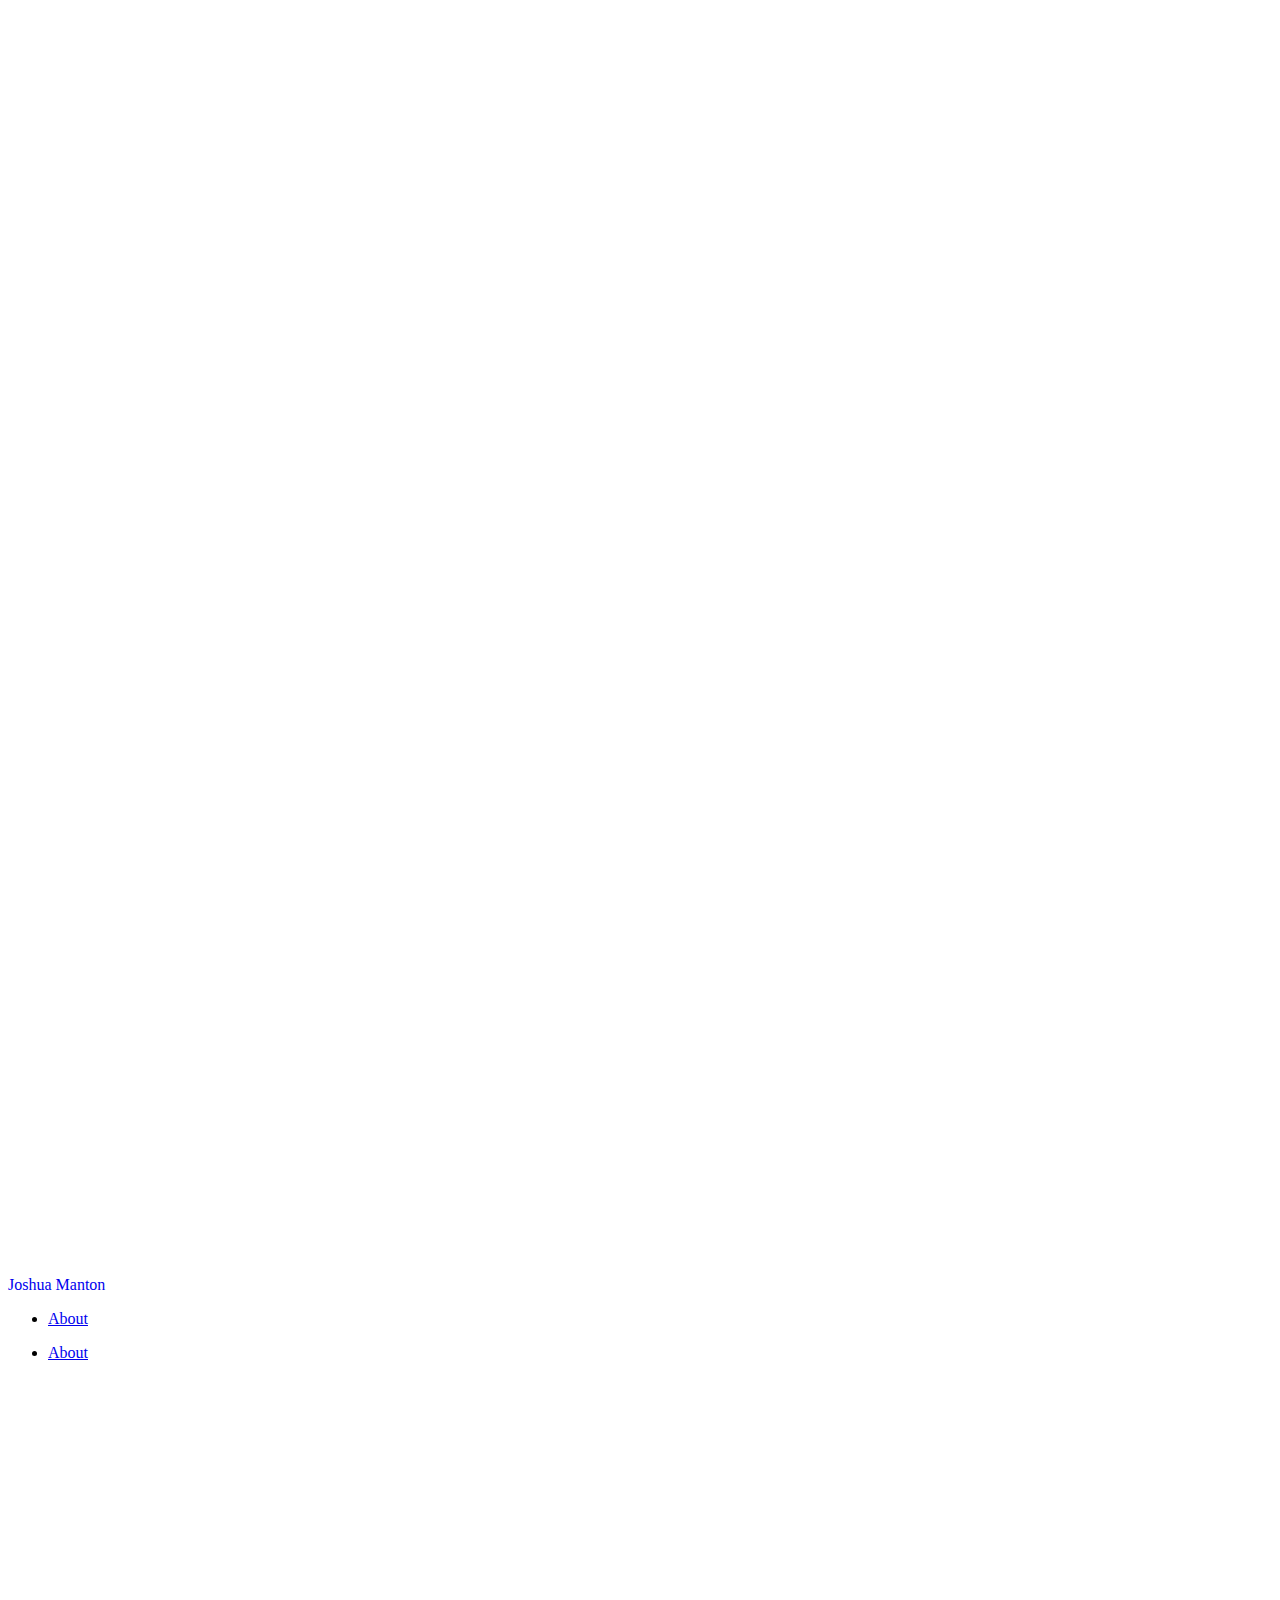
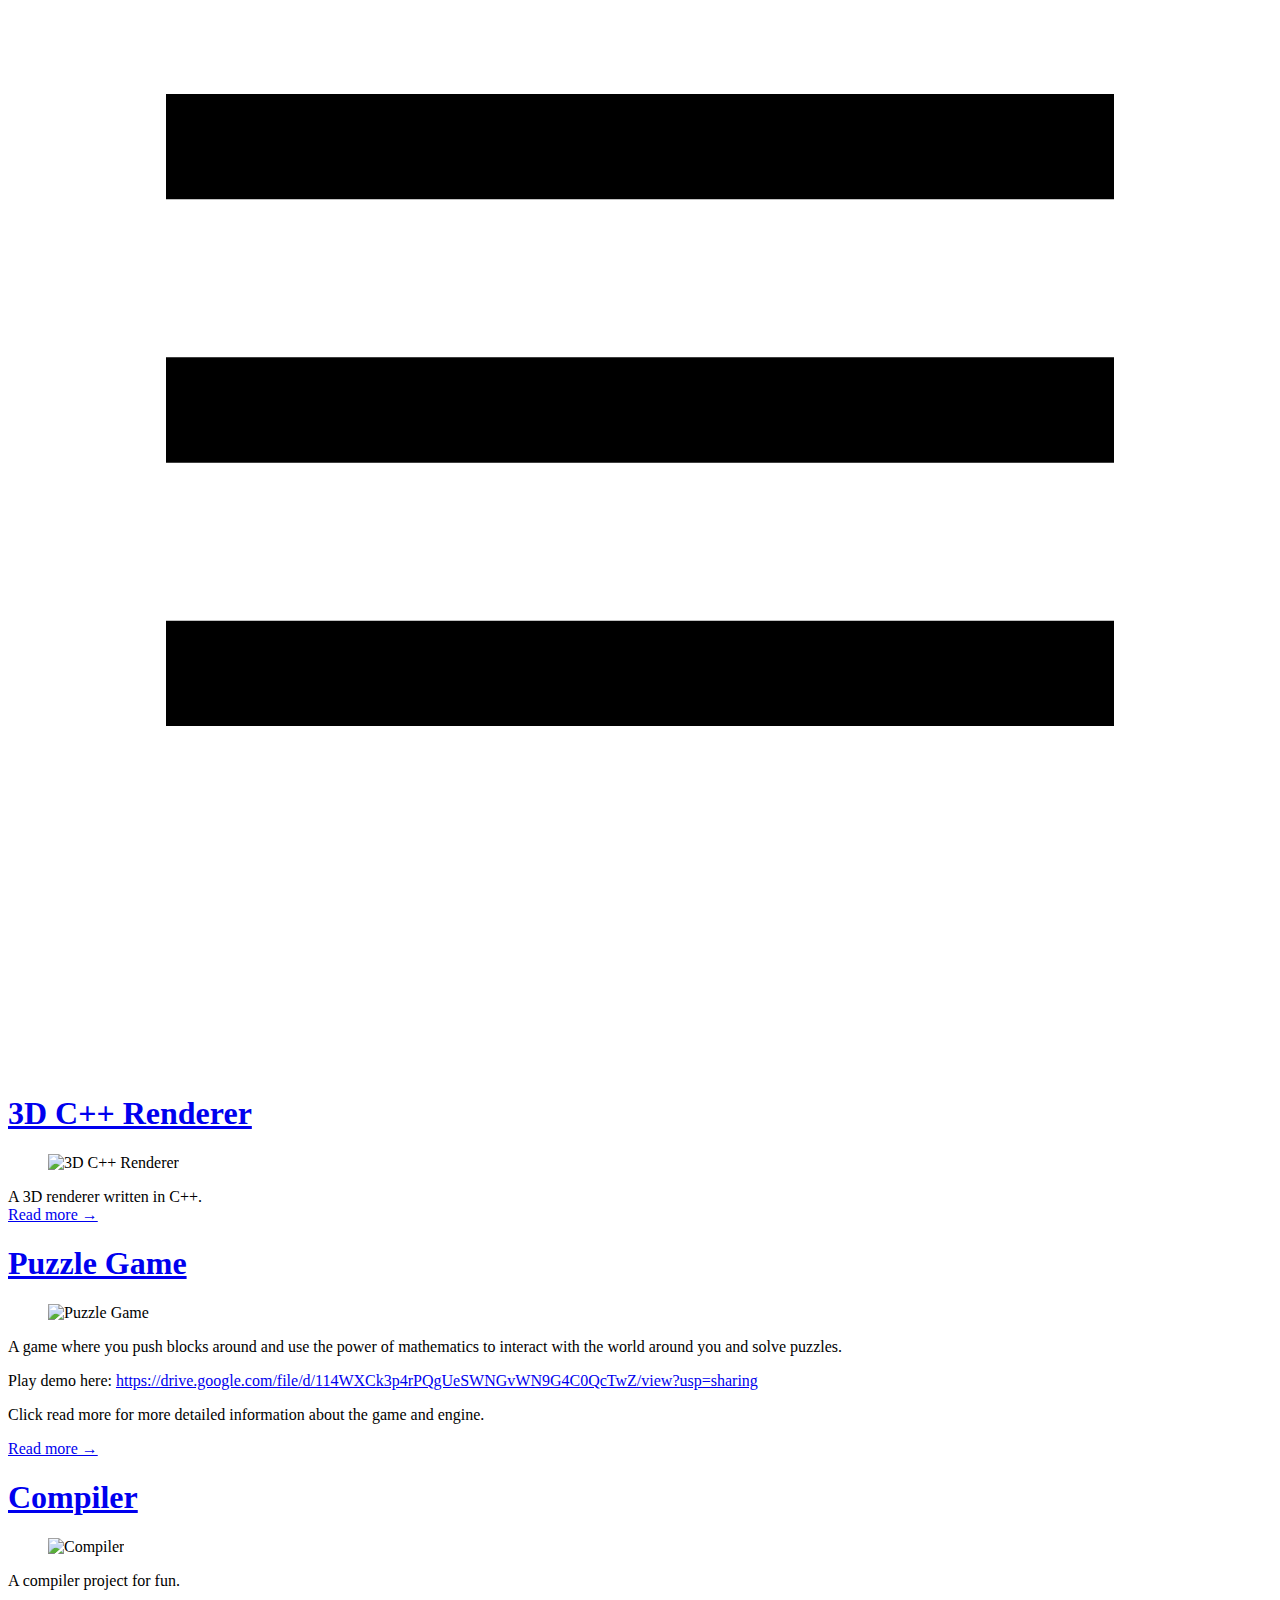
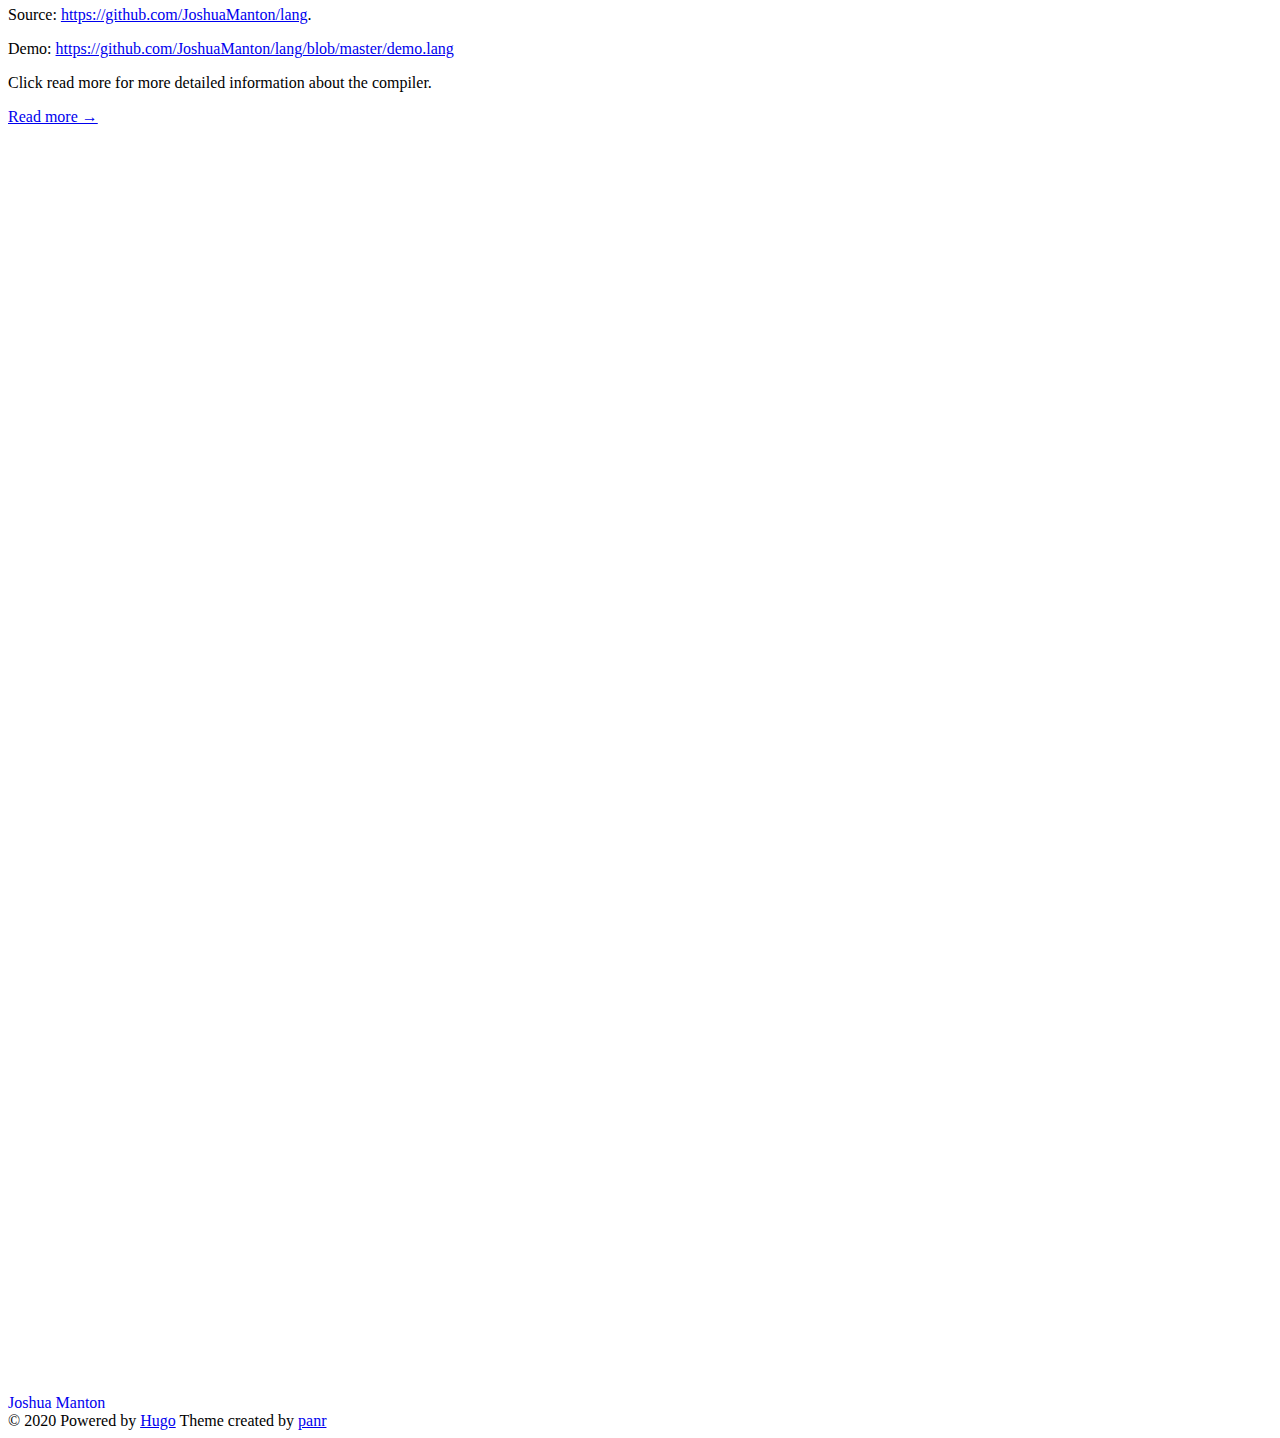
==== commit c968b9b7: "Revert "revert :eyes:"" ====
--- a/index.html
+++ b/index.html
@@ -1,185 +1,331 @@
 <!DOCTYPE html>
-<html class="home" lang="en-us"><head>
-	<meta name="generator" content="Hugo 0.105.0">
-    
-    <meta name="viewport" content="width=device-width" />
-    <meta http-equiv="Content-Type" content="text/html;charset=UTF-8" />
-    <meta http-equiv="X-UA-Compatible" content="IE=7" />
-
-    
-        
-          <link href="http://joshuamanton.com/index.xml" rel="alternate" type="application/rss+xml" title="Joshua Manton" />
-          <link href="http://joshuamanton.com/index.xml" rel="feed" type="application/rss+xml" title="Joshua Manton" />
-        
-    <link
-    rel="icon"
-    href='/favicon.png'
+<html lang="en">
+  <head>
+	<meta name="generator" content="Hugo 0.74.3" />
+    
+      <title>
+        Joshua Manton
+      </title>
+    
+    <meta http-equiv="content-type" content="text/html; charset=utf-8" />
+<meta name="viewport" content="width=device-width, initial-scale=1.0" />
+<meta
+  name="description"
+  content=""
 />
+<meta
+  name="keywords"
+  content=""
+/>
+<meta name="robots" content="noodp" />
+<link rel="canonical" href="/" />
+
+
+
+
+
+<link rel="stylesheet" href="/assets/style.css" />
+
+<link rel="stylesheet" href="/style.css" />
+
+
 <link
-    rel="shortcut icon"
-    href='/favicon.ico'
-    type="image/x-icon"
+  rel="apple-touch-icon-precomposed"
+  sizes="144x144"
+  href="/img/apple-touch-icon-144-precomposed.png"
 />
-<link
-    rel="apple-touch-icon"
-    href='/apple-touch-icon.png'
-/>
-
-<title>
-        
-        Joshua Manton
-    </title>
-    <link href="/symbols-nerd-font/symbols-nerd-font.css" rel="stylesheet" />
-    <link href="/jetbrains-mono/jetbrains-mono.css" rel="stylesheet" />
-    
-    
-    <link type="text/css" rel="stylesheet" href=http://joshuamanton.com/css/styles.18f4adff48ea23d34559cb822030710dbdb1e9ca4520c663ba6964c3b413dfe6e557a492cf2bfb3e6190fd800577f6b9c39e4dc03d894f40e0057e4590b73bf7.css integrity="sha512-GPSt/0jqI9NFWcuCIDBxDb2x6cpFIMZjumlkw7QT3&#43;blV6SSzyv7PmGQ/YAFd/a5w55NwD2JT0DgBX5FkLc79w==" />
-<meta name="author" content="" />
-
-    
-
-<meta property="og:site_name"
-    content='Joshua Manton' />
-
-    <meta property="og:title"
-        content='Joshua Manton' />
-    
-    <meta property="og:type" content="blog" />
-    <meta property="og:image"
-        content='http://joshuamanton.com/img/icon.svg' />
-
-<meta name="twitter:card" content="summary_large_image" />
-<meta property="twitter:domain"
-      content='joshuamanton.com'
-/>
-<meta property="twitter:url" content="http://joshuamanton.com/" />
-
-
-    <meta name="twitter:title"
-        content='Joshua Manton' />
-    
-    <meta name="twitter:image"
-        content='http://joshuamanton.com/img/icon.svg' />
-
-<link rel="manifest" href="/manifest/index.json" />
-</head>
-
-
-    
-    
-    
-
-<body>
-        <div id="baseContainer"><header class="jumbotronContainer">
-<div class="titleAndSearchContainer">
-        <div id="titleContainer">
-            
-                <a class="unstyledLink" href="/">
-                    <img src='/logo.svg' alt='Logo'/>
-                </a>
-            
-            <div class="rightOfLogo">
-                <div class="titleAndHamburger">
-                    <h1>
-                        <a class="unstyledLink" href="/">Joshua Manton</a>
-                        
-                    </h1>
-                    
-                </div>
-                <div id="wide_nav"><nav>
-    
-    <ul id="main-nav">
-        <li><a href="/">Home</a></li>
-        
-        
-        
-        
-        
-        
-        
-        
-    </ul>
+<link rel="shortcut icon" href="/img/favicon.png" />
+
+
+<link href="/assets/fonts/Inter-Italic.woff2" rel="preload" type="font/woff2" as="font" crossorigin="">
+<link href="/assets/fonts/Inter-Regular.woff2" rel="preload" type="font/woff2" as="font" crossorigin="">
+<link href="/assets/fonts/Inter-Medium.woff2" rel="preload" type="font/woff2" as="font" crossorigin="">
+<link href="/assets/fonts/Inter-MediumItalic.woff2" rel="preload" type="font/woff2" as="font" crossorigin="">
+<link href="/assets/fonts/Inter-Bold.woff2" rel="preload" type="font/woff2" as="font" crossorigin="">
+<link href="/assets/fonts/Inter-BoldItalic.woff2" rel="preload" type="font/woff2" as="font" crossorigin="">
+
+
+<meta name="twitter:card" content="summary"/>
+<meta name="twitter:title" content="Joshua Manton"/>
+<meta name="twitter:description" content=""/>
+
+
+
+<meta property="og:title" content="Joshua Manton" />
+<meta property="og:description" content="" />
+<meta property="og:type" content="website" />
+<meta property="og:url" content="/" />
+<meta property="og:updated_time" content="2020-11-30T00:00:00+00:00" /><meta property="og:site_name" content="Joshua Manton" />
+
+
+
+<link rel="alternate" type="application/rss+xml" href="/index.xml" title="Joshua Manton" />
+
+
+
+  </head>
+  <body class="dark-theme">
+    <div class="container">
+      <header class="header">
+  <span class="header__inner">
+    <a
+  href="/"
+  class="logo"
+  style="text-decoration: none;"
+>
+  
+    <span class="logo__mark"><svg xmlns="http://www.w3.org/2000/svg" class="greater-icon" viewBox="0 0 44 44">
+  <path fill="none" d="M15 8l14.729 14.382L15 35.367" />
+</svg>
+</span>
+    <span class="logo__text"
+      >Joshua Manton</span
+    >
+    <span class="logo__cursor"></span>
+  
+</a>
+
+    <span class="header__right">
+      
+        <nav class="menu">
+  <ul class="menu__inner menu__inner--desktop">
+    
+      
+        
+          <li><a href="/about">About</a></li>
+        
+      
+      
+      
+  </ul>
+
+  <ul class="menu__inner menu__inner--mobile">
+    
+      
+        <li><a href="/about">About</a></li>
+      
+    
+  </ul>
 </nav>
+
+        <span class="menu-trigger">
+          <svg xmlns="http://www.w3.org/2000/svg" viewBox="0 0 24 24">
+            <path d="M0 0h24v24H0z" fill="none" />
+            <path d="M3 18h18v-2H3v2zm0-5h18v-2H3v2zm0-7v2h18V6H3z" />
+          </svg>
+        </span>
+      
+      <span class="theme-toggle">
+        <svg
+  class="theme-toggler"
+  width="24"
+  height="24"
+  viewBox="0 0 48 48"
+  fill="none"
+  xmlns="http://www.w3.org/2000/svg"
+>
+  <path
+    d="M22 41C32.4934 41 41 32.4934 41 22C41 11.5066 32.4934 3 22
+  3C11.5066 3 3 11.5066 3 22C3 32.4934 11.5066 41 22 41ZM7 22C7
+  13.7157 13.7157 7 22 7V37C13.7157 37 7 30.2843 7 22Z"
+  />
+</svg>
+
+      </span>
+    </span>
+  </span>
+</header>
+
+
+      <div class="content">
+        
+  
+  
+
+  
+  
+    
+  
+  
+
+  
+
+  <div class="posts">
+    
+    <div class="post on-list">
+      <h1 class="post-title"><a href="/projects/cpp-renderer/">3D C++ Renderer</a></h1>
+      <div class="post-meta">
+        
+          <span class="post-date">
+             
+          </span>
+
+          
+        
+
+        
+
+        
+      </div>
+
+      
+
+      
+        <figure class="post-cover">
+          
+            <img src="/img/cpp-renderer.jpg" alt="3D C&#43;&#43; Renderer"/>
+          
+
+          
+        </figure>
+      
+
+      <div class="post-content">
+        
+          A 3D renderer written in C++.
+        
+      </div>
+      
+        <div><a class="read-more button" href="/projects/cpp-renderer/">Read more →</a></div>
+      
+    </div>
+    
+    <div class="post on-list">
+      <h1 class="post-title"><a href="/projects/puzzle-game/">Puzzle Game</a></h1>
+      <div class="post-meta">
+        
+          <span class="post-date">
+             
+          </span>
+
+          
+        
+
+        
+
+        
+      </div>
+
+      
+
+      
+        <figure class="post-cover">
+          
+            <img src="/img/mathy-robot-guy.png" alt="Puzzle Game"/>
+          
+
+          
+        </figure>
+      
+
+      <div class="post-content">
+        
+          <p>A game where you push blocks around and use the power of mathematics to interact with the world around you and solve puzzles.</p>
+<p>Play demo here: <a href="https://drive.google.com/file/d/114WXCk3p4rPQgUeSWNGvWN9G4C0QcTwZ/view?usp=sharing">https://drive.google.com/file/d/114WXCk3p4rPQgUeSWNGvWN9G4C0QcTwZ/view?usp=sharing</a></p>
+<p>Click read more for more detailed information about the game and engine.</p>
+
+        
+      </div>
+      
+        <div><a class="read-more button" href="/projects/puzzle-game/">Read more →</a></div>
+      
+    </div>
+    
+    <div class="post on-list">
+      <h1 class="post-title"><a href="/projects/compiler/">Compiler</a></h1>
+      <div class="post-meta">
+        
+          <span class="post-date">
+             
+          </span>
+
+          
+        
+
+        
+
+        
+      </div>
+
+      
+
+      
+        <figure class="post-cover">
+          
+            <img src="/img/compiler.png" alt="Compiler"/>
+          
+
+          
+        </figure>
+      
+
+      <div class="post-content">
+        
+          <p>A compiler project for fun.</p>
+<p>Source: <a href="https://github.com/JoshuaManton/lang">https://github.com/JoshuaManton/lang</a>.</p>
+<p>Demo: <a href="https://github.com/JoshuaManton/lang/blob/master/demo.lang">https://github.com/JoshuaManton/lang/blob/master/demo.lang</a></p>
+<p>Click read more for more detailed information about the compiler.</p>
+
+        
+      </div>
+      
+        <div><a class="read-more button" href="/projects/compiler/">Read more →</a></div>
+      
+    </div>
+    
+    <div class="pagination">
+  <div class="pagination__buttons">
+    
+    
+  </div>
 </div>
-            </div>
-        </div>
-        <div class="search">
-    <input id="searchbar" type="text" placeholder='Search' />
-    <a class="nerdlink" onclick="newSearch();">&#xf002;</a>
-</div>
-<script>
-    function newSearch() {
-        let term = searchbar.value.trim();
-        if (!term) return;
-        location.href = `/search?q=${term}`;
-    }
-    searchbar.onkeyup = (ev) => {if (ev.keyCode == 13) newSearch()};
-</script>
-
+
+  </div>
+
+      </div>
+
+      
+        <footer class="footer">
+  <div class="footer__inner">
+    
+      <a
+  href="/"
+  class="logo"
+  style="text-decoration: none;"
+>
+  
+    <span class="logo__mark"><svg xmlns="http://www.w3.org/2000/svg" class="greater-icon" viewBox="0 0 44 44">
+  <path fill="none" d="M15 8l14.729 14.382L15 35.367" />
+</svg>
+</span>
+    <span class="logo__text"
+      >Joshua Manton</span
+    >
+    <span class="logo__cursor"></span>
+  
+</a>
+
+      <div class="copyright">
+        <span
+          >© 2020 Powered by
+          <a href="https://gohugo.io" target="_blank" rel="noopener">Hugo</a></span
+        >
+        <span
+          >Theme created by
+          <a href="https://twitter.com/panr" target="_blank" rel="noopener">panr</a></span
+        >
+      </div>
+    
+  </div>
+</footer>
+
+<script src="/assets/main.js"></script>
+<script src="/assets/prism.js"></script>
+
+
+      
     </div>
-    <div id="links">
-        <a
-    
-        rel="noreferrer"
-    
-    target="_blank"
-    class="nerdlink"
-    href="/index.xml">
-    
-    
-        &#xf09e;
-    
-    <span>
-        RSS
-    </span>
-</a>
-
-        
-        
-    </div>
-    
-
-</header>
-<div id="contentContainer">
-                <div id="content">
-                    <main>
-
-    
-    
-    
-
-
-
-
-
-    
-
-
-
-<div class="postlist " id="postlist">
-
-</div>
-<div id="getNextBtnContainer"></div>
-
-
-
-
-
-
-                    </main><footer>
-    <hr />
-
-<p><small>
-        2022 &copy; 
-    </small></p>
-    <p><small>
-        <a href='https://gitlab.com/gabmus/hugo-ficurinia'>Ficurinia theme</a> for <a href='https://gohugo.io'>Hugo</a> by <a href='https://gabmus.org'>Gabriele Musco</a>. Licensed under <a href='https://www.gnu.org/licenses/agpl-3.0.html'>GNU AGPLv3</a>.
-    </small></p>
-</footer>
-</div>
-            </div>
-        </div>
-
-
-</body>
+
+    
+  </body>
 </html>
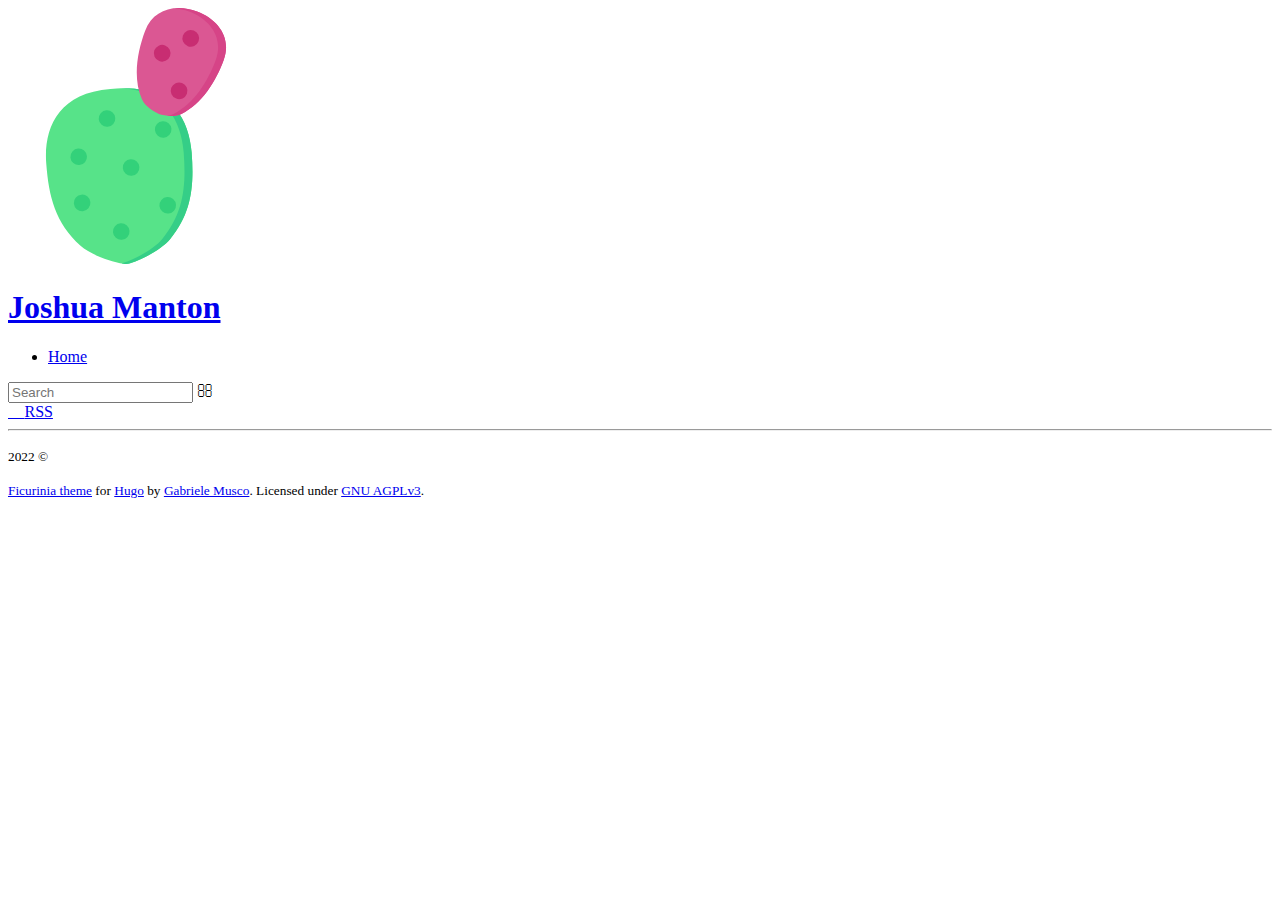
==== commit 7346fc7d: "maybe now?" ====
--- a/index.html
+++ b/index.html
@@ -1,331 +1,185 @@
 <!DOCTYPE html>
-<html lang="en">
-  <head>
-	<meta name="generator" content="Hugo 0.74.3" />
+<html class="home" lang="en-us"><head>
+	<meta name="generator" content="Hugo 0.105.0">
     
-      <title>
+    <meta name="viewport" content="width=device-width" />
+    <meta http-equiv="Content-Type" content="text/html;charset=UTF-8" />
+    <meta http-equiv="X-UA-Compatible" content="IE=7" />
+
+    
+        
+          <link href="http://joshuamanton.com/index.xml" rel="alternate" type="application/rss+xml" title="Joshua Manton" />
+          <link href="http://joshuamanton.com/index.xml" rel="feed" type="application/rss+xml" title="Joshua Manton" />
+        
+    <link
+    rel="icon"
+    href='/favicon.png'
+/>
+<link
+    rel="shortcut icon"
+    href='/favicon.ico'
+    type="image/x-icon"
+/>
+<link
+    rel="apple-touch-icon"
+    href='/apple-touch-icon.png'
+/>
+
+<title>
+        
         Joshua Manton
-      </title>
+    </title>
+    <link href="/symbols-nerd-font/symbols-nerd-font.css" rel="stylesheet" />
+    <link href="/jetbrains-mono/jetbrains-mono.css" rel="stylesheet" />
     
-    <meta http-equiv="content-type" content="text/html; charset=utf-8" />
-<meta name="viewport" content="width=device-width, initial-scale=1.0" />
-<meta
-  name="description"
-  content=""
+    
+    <link type="text/css" rel="stylesheet" href=http://joshuamanton.com/css/styles.18f4adff48ea23d34559cb822030710dbdb1e9ca4520c663ba6964c3b413dfe6e557a492cf2bfb3e6190fd800577f6b9c39e4dc03d894f40e0057e4590b73bf7.css integrity="sha512-GPSt/0jqI9NFWcuCIDBxDb2x6cpFIMZjumlkw7QT3&#43;blV6SSzyv7PmGQ/YAFd/a5w55NwD2JT0DgBX5FkLc79w==" />
+<meta name="author" content="" />
+
+    
+
+<meta property="og:site_name"
+    content='Joshua Manton' />
+
+    <meta property="og:title"
+        content='Joshua Manton' />
+    
+    <meta property="og:type" content="blog" />
+    <meta property="og:image"
+        content='http://joshuamanton.com/img/icon.svg' />
+
+<meta name="twitter:card" content="summary_large_image" />
+<meta property="twitter:domain"
+      content='joshuamanton.com'
 />
-<meta
-  name="keywords"
-  content=""
-/>
-<meta name="robots" content="noodp" />
-<link rel="canonical" href="/" />
+<meta property="twitter:url" content="http://joshuamanton.com/" />
+
+
+    <meta name="twitter:title"
+        content='Joshua Manton' />
+    
+    <meta name="twitter:image"
+        content='http://joshuamanton.com/img/icon.svg' />
+
+<link rel="manifest" href="/manifest/index.json" />
+</head>
+
+
+    
+    
+    
+
+<body>
+        <div id="baseContainer"><header class="jumbotronContainer">
+<div class="titleAndSearchContainer">
+        <div id="titleContainer">
+            
+                <a class="unstyledLink" href="/">
+                    <img src='/logo.svg' alt='Logo'/>
+                </a>
+            
+            <div class="rightOfLogo">
+                <div class="titleAndHamburger">
+                    <h1>
+                        <a class="unstyledLink" href="/">Joshua Manton</a>
+                        
+                    </h1>
+                    
+                </div>
+                <div id="wide_nav"><nav>
+    
+    <ul id="main-nav">
+        <li><a href="/">Home</a></li>
+        
+        
+        
+        
+        
+        
+        
+        
+    </ul>
+</nav>
+</div>
+            </div>
+        </div>
+        <div class="search">
+    <input id="searchbar" type="text" placeholder='Search' />
+    <a class="nerdlink" onclick="newSearch();">&#xf002;</a>
+</div>
+<script>
+    function newSearch() {
+        let term = searchbar.value.trim();
+        if (!term) return;
+        location.href = `/search?q=${term}`;
+    }
+    searchbar.onkeyup = (ev) => {if (ev.keyCode == 13) newSearch()};
+</script>
+
+    </div>
+    <div id="links">
+        <a
+    
+        rel="noreferrer"
+    
+    target="_blank"
+    class="nerdlink"
+    href="/index.xml">
+    
+    
+        &#xf09e;
+    
+    <span>
+        RSS
+    </span>
+</a>
+
+        
+        
+    </div>
+    
+
+</header>
+<div id="contentContainer">
+                <div id="content">
+                    <main>
+
+    
+    
+    
 
 
 
 
 
-<link rel="stylesheet" href="/assets/style.css" />
-
-<link rel="stylesheet" href="/style.css" />
-
-
-<link
-  rel="apple-touch-icon-precomposed"
-  sizes="144x144"
-  href="/img/apple-touch-icon-144-precomposed.png"
-/>
-<link rel="shortcut icon" href="/img/favicon.png" />
-
-
-<link href="/assets/fonts/Inter-Italic.woff2" rel="preload" type="font/woff2" as="font" crossorigin="">
-<link href="/assets/fonts/Inter-Regular.woff2" rel="preload" type="font/woff2" as="font" crossorigin="">
-<link href="/assets/fonts/Inter-Medium.woff2" rel="preload" type="font/woff2" as="font" crossorigin="">
-<link href="/assets/fonts/Inter-MediumItalic.woff2" rel="preload" type="font/woff2" as="font" crossorigin="">
-<link href="/assets/fonts/Inter-Bold.woff2" rel="preload" type="font/woff2" as="font" crossorigin="">
-<link href="/assets/fonts/Inter-BoldItalic.woff2" rel="preload" type="font/woff2" as="font" crossorigin="">
-
-
-<meta name="twitter:card" content="summary"/>
-<meta name="twitter:title" content="Joshua Manton"/>
-<meta name="twitter:description" content=""/>
+    
 
 
 
-<meta property="og:title" content="Joshua Manton" />
-<meta property="og:description" content="" />
-<meta property="og:type" content="website" />
-<meta property="og:url" content="/" />
-<meta property="og:updated_time" content="2020-11-30T00:00:00+00:00" /><meta property="og:site_name" content="Joshua Manton" />
+<div class="postlist " id="postlist">
+
+</div>
+<div id="getNextBtnContainer"></div>
 
 
 
-<link rel="alternate" type="application/rss+xml" href="/index.xml" title="Joshua Manton" />
 
 
 
-  </head>
-  <body class="dark-theme">
-    <div class="container">
-      <header class="header">
-  <span class="header__inner">
-    <a
-  href="/"
-  class="logo"
-  style="text-decoration: none;"
->
-  
-    <span class="logo__mark"><svg xmlns="http://www.w3.org/2000/svg" class="greater-icon" viewBox="0 0 44 44">
-  <path fill="none" d="M15 8l14.729 14.382L15 35.367" />
-</svg>
-</span>
-    <span class="logo__text"
-      >Joshua Manton</span
-    >
-    <span class="logo__cursor"></span>
-  
-</a>
+                    </main><footer>
+    <hr />
 
-    <span class="header__right">
-      
-        <nav class="menu">
-  <ul class="menu__inner menu__inner--desktop">
-    
-      
-        
-          <li><a href="/about">About</a></li>
-        
-      
-      
-      
-  </ul>
-
-  <ul class="menu__inner menu__inner--mobile">
-    
-      
-        <li><a href="/about">About</a></li>
-      
-    
-  </ul>
-</nav>
-
-        <span class="menu-trigger">
-          <svg xmlns="http://www.w3.org/2000/svg" viewBox="0 0 24 24">
-            <path d="M0 0h24v24H0z" fill="none" />
-            <path d="M3 18h18v-2H3v2zm0-5h18v-2H3v2zm0-7v2h18V6H3z" />
-          </svg>
-        </span>
-      
-      <span class="theme-toggle">
-        <svg
-  class="theme-toggler"
-  width="24"
-  height="24"
-  viewBox="0 0 48 48"
-  fill="none"
-  xmlns="http://www.w3.org/2000/svg"
->
-  <path
-    d="M22 41C32.4934 41 41 32.4934 41 22C41 11.5066 32.4934 3 22
-  3C11.5066 3 3 11.5066 3 22C3 32.4934 11.5066 41 22 41ZM7 22C7
-  13.7157 13.7157 7 22 7V37C13.7157 37 7 30.2843 7 22Z"
-  />
-</svg>
-
-      </span>
-    </span>
-  </span>
-</header>
+<p><small>
+        2022 &copy; 
+    </small></p>
+    <p><small>
+        <a href='https://gitlab.com/gabmus/hugo-ficurinia'>Ficurinia theme</a> for <a href='https://gohugo.io'>Hugo</a> by <a href='https://gabmus.org'>Gabriele Musco</a>. Licensed under <a href='https://www.gnu.org/licenses/agpl-3.0.html'>GNU AGPLv3</a>.
+    </small></p>
+</footer>
+</div>
+            </div>
+        </div>
 
 
-      <div class="content">
-        
-  
-  
-
-  
-  
-    
-  
-  
-
-  
-
-  <div class="posts">
-    
-    <div class="post on-list">
-      <h1 class="post-title"><a href="/projects/cpp-renderer/">3D C++ Renderer</a></h1>
-      <div class="post-meta">
-        
-          <span class="post-date">
-             
-          </span>
-
-          
-        
-
-        
-
-        
-      </div>
-
-      
-
-      
-        <figure class="post-cover">
-          
-            <img src="/img/cpp-renderer.jpg" alt="3D C&#43;&#43; Renderer"/>
-          
-
-          
-        </figure>
-      
-
-      <div class="post-content">
-        
-          A 3D renderer written in C++.
-        
-      </div>
-      
-        <div><a class="read-more button" href="/projects/cpp-renderer/">Read more →</a></div>
-      
-    </div>
-    
-    <div class="post on-list">
-      <h1 class="post-title"><a href="/projects/puzzle-game/">Puzzle Game</a></h1>
-      <div class="post-meta">
-        
-          <span class="post-date">
-             
-          </span>
-
-          
-        
-
-        
-
-        
-      </div>
-
-      
-
-      
-        <figure class="post-cover">
-          
-            <img src="/img/mathy-robot-guy.png" alt="Puzzle Game"/>
-          
-
-          
-        </figure>
-      
-
-      <div class="post-content">
-        
-          <p>A game where you push blocks around and use the power of mathematics to interact with the world around you and solve puzzles.</p>
-<p>Play demo here: <a href="https://drive.google.com/file/d/114WXCk3p4rPQgUeSWNGvWN9G4C0QcTwZ/view?usp=sharing">https://drive.google.com/file/d/114WXCk3p4rPQgUeSWNGvWN9G4C0QcTwZ/view?usp=sharing</a></p>
-<p>Click read more for more detailed information about the game and engine.</p>
-
-        
-      </div>
-      
-        <div><a class="read-more button" href="/projects/puzzle-game/">Read more →</a></div>
-      
-    </div>
-    
-    <div class="post on-list">
-      <h1 class="post-title"><a href="/projects/compiler/">Compiler</a></h1>
-      <div class="post-meta">
-        
-          <span class="post-date">
-             
-          </span>
-
-          
-        
-
-        
-
-        
-      </div>
-
-      
-
-      
-        <figure class="post-cover">
-          
-            <img src="/img/compiler.png" alt="Compiler"/>
-          
-
-          
-        </figure>
-      
-
-      <div class="post-content">
-        
-          <p>A compiler project for fun.</p>
-<p>Source: <a href="https://github.com/JoshuaManton/lang">https://github.com/JoshuaManton/lang</a>.</p>
-<p>Demo: <a href="https://github.com/JoshuaManton/lang/blob/master/demo.lang">https://github.com/JoshuaManton/lang/blob/master/demo.lang</a></p>
-<p>Click read more for more detailed information about the compiler.</p>
-
-        
-      </div>
-      
-        <div><a class="read-more button" href="/projects/compiler/">Read more →</a></div>
-      
-    </div>
-    
-    <div class="pagination">
-  <div class="pagination__buttons">
-    
-    
-  </div>
-</div>
-
-  </div>
-
-      </div>
-
-      
-        <footer class="footer">
-  <div class="footer__inner">
-    
-      <a
-  href="/"
-  class="logo"
-  style="text-decoration: none;"
->
-  
-    <span class="logo__mark"><svg xmlns="http://www.w3.org/2000/svg" class="greater-icon" viewBox="0 0 44 44">
-  <path fill="none" d="M15 8l14.729 14.382L15 35.367" />
-</svg>
-</span>
-    <span class="logo__text"
-      >Joshua Manton</span
-    >
-    <span class="logo__cursor"></span>
-  
-</a>
-
-      <div class="copyright">
-        <span
-          >© 2020 Powered by
-          <a href="https://gohugo.io" target="_blank" rel="noopener">Hugo</a></span
-        >
-        <span
-          >Theme created by
-          <a href="https://twitter.com/panr" target="_blank" rel="noopener">panr</a></span
-        >
-      </div>
-    
-  </div>
-</footer>
-
-<script src="/assets/main.js"></script>
-<script src="/assets/prism.js"></script>
-
-
-      
-    </div>
-
-    
-  </body>
+</body>
 </html>
--- a/symbols-nerd-font/symbols-nerd-font.css
+++ b/symbols-nerd-font/symbols-nerd-font.css
@@ -0,0 +1,8 @@
+/* symbols-2048-em-nerd-font-complete */
+@font-face {
+	font-family: Symbols Nerd Font;
+	font-style: normal;
+	font-weight: 400;
+	src: local("Symbols-2048-em Nerd Font Complete"), local("SymbolsNerdFontComplete-2048-em"), url(symbols-2048-em-nerd-font-complete.woff2) format("woff2");
+}
+
--- a/jetbrains-mono/jetbrains-mono.css
+++ b/jetbrains-mono/jetbrains-mono.css
@@ -0,0 +1,161 @@
+/* jetbrains-mono-regular-latin */
+@font-face {
+	font-family: JetBrains Mono;
+	font-style: normal;
+	font-weight: 400;
+	src: local("JetBrains Mono Regular"), local("JetBrainsMono-Regular"), url(jetbrains-mono-regular-latin.woff2) format("woff2");
+	unicode-range: U+0000-00FF,U+0131,U+0152-0153,U+02BB-02BC,U+02C6,U+02DA,U+02DC,U+2000-206F,U+2074,U+20AC,U+2122,U+2212,U+2215;
+}
+/* jetbrains-mono-regular-latin-ext */
+@font-face {
+	font-family: JetBrains Mono;
+	font-style: normal;
+	font-weight: 400;
+	src: local("JetBrains Mono Regular"), local("JetBrainsMono-Regular"), url(jetbrains-mono-regular-latin-ext.woff2) format("woff2");
+	unicode-range: U+0100-024F,U+0259,U+1E00-1EFF,U+20A0-20CF,U+2C60-2C7F,U+A720-A7FF;
+}
+/* jetbrains-mono-medium-italic-latin */
+@font-face {
+	font-family: JetBrains Mono;
+	font-style: italic;
+	font-weight: 500;
+	src: local("JetBrains Mono Medium Italic"), local("JetBrainsMono-MediumItalic"), url(jetbrains-mono-medium-italic-latin.woff2) format("woff2");
+	unicode-range: U+0000-00FF,U+0131,U+0152-0153,U+02BB-02BC,U+02C6,U+02DA,U+02DC,U+2000-206F,U+2074,U+20AC,U+2122,U+2212,U+2215;
+}
+/* jetbrains-mono-medium-italic-latin-ext */
+@font-face {
+	font-family: JetBrains Mono;
+	font-style: italic;
+	font-weight: 500;
+	src: local("JetBrains Mono Medium Italic"), local("JetBrainsMono-MediumItalic"), url(jetbrains-mono-medium-italic-latin-ext.woff2) format("woff2");
+	unicode-range: U+0100-024F,U+0259,U+1E00-1EFF,U+20A0-20CF,U+2C60-2C7F,U+A720-A7FF;
+}
+/* jetbrains-mono-medium-latin */
+@font-face {
+	font-family: JetBrains Mono;
+	font-style: normal;
+	font-weight: 500;
+	src: local("JetBrains Mono Medium"), local("JetBrainsMono-Medium"), url(jetbrains-mono-medium-latin.woff2) format("woff2");
+	unicode-range: U+0000-00FF,U+0131,U+0152-0153,U+02BB-02BC,U+02C6,U+02DA,U+02DC,U+2000-206F,U+2074,U+20AC,U+2122,U+2212,U+2215;
+}
+/* jetbrains-mono-medium-latin-ext */
+@font-face {
+	font-family: JetBrains Mono;
+	font-style: normal;
+	font-weight: 500;
+	src: local("JetBrains Mono Medium"), local("JetBrainsMono-Medium"), url(jetbrains-mono-medium-latin-ext.woff2) format("woff2");
+	unicode-range: U+0100-024F,U+0259,U+1E00-1EFF,U+20A0-20CF,U+2C60-2C7F,U+A720-A7FF;
+}
+/* jetbrains-mono-light-italic-latin */
+@font-face {
+	font-family: JetBrains Mono;
+	font-style: italic;
+	font-weight: 300;
+	src: local("JetBrains Mono Light Italic"), local("JetBrainsMono-LightItalic"), url(jetbrains-mono-light-italic-latin.woff2) format("woff2");
+	unicode-range: U+0000-00FF,U+0131,U+0152-0153,U+02BB-02BC,U+02C6,U+02DA,U+02DC,U+2000-206F,U+2074,U+20AC,U+2122,U+2212,U+2215;
+}
+/* jetbrains-mono-light-italic-latin-ext */
+@font-face {
+	font-family: JetBrains Mono;
+	font-style: italic;
+	font-weight: 300;
+	src: local("JetBrains Mono Light Italic"), local("JetBrainsMono-LightItalic"), url(jetbrains-mono-light-italic-latin-ext.woff2) format("woff2");
+	unicode-range: U+0100-024F,U+0259,U+1E00-1EFF,U+20A0-20CF,U+2C60-2C7F,U+A720-A7FF;
+}
+/* jetbrains-mono-light-latin */
+@font-face {
+	font-family: JetBrains Mono;
+	font-style: normal;
+	font-weight: 300;
+	src: local("JetBrains Mono Light"), local("JetBrainsMono-Light"), url(jetbrains-mono-light-latin.woff2) format("woff2");
+	unicode-range: U+0000-00FF,U+0131,U+0152-0153,U+02BB-02BC,U+02C6,U+02DA,U+02DC,U+2000-206F,U+2074,U+20AC,U+2122,U+2212,U+2215;
+}
+/* jetbrains-mono-light-latin-ext */
+@font-face {
+	font-family: JetBrains Mono;
+	font-style: normal;
+	font-weight: 300;
+	src: local("JetBrains Mono Light"), local("JetBrainsMono-Light"), url(jetbrains-mono-light-latin-ext.woff2) format("woff2");
+	unicode-range: U+0100-024F,U+0259,U+1E00-1EFF,U+20A0-20CF,U+2C60-2C7F,U+A720-A7FF;
+}
+/* jetbrains-mono-italic-latin */
+@font-face {
+	font-family: JetBrains Mono;
+	font-style: italic;
+	font-weight: 400;
+	src: local("JetBrains Mono Italic"), local("JetBrainsMono-Italic"), url(jetbrains-mono-italic-latin.woff2) format("woff2");
+	unicode-range: U+0000-00FF,U+0131,U+0152-0153,U+02BB-02BC,U+02C6,U+02DA,U+02DC,U+2000-206F,U+2074,U+20AC,U+2122,U+2212,U+2215;
+}
+/* jetbrains-mono-italic-latin-ext */
+@font-face {
+	font-family: JetBrains Mono;
+	font-style: italic;
+	font-weight: 400;
+	src: local("JetBrains Mono Italic"), local("JetBrainsMono-Italic"), url(jetbrains-mono-italic-latin-ext.woff2) format("woff2");
+	unicode-range: U+0100-024F,U+0259,U+1E00-1EFF,U+20A0-20CF,U+2C60-2C7F,U+A720-A7FF;
+}
+/* jetbrains-mono-extra-bold-italic-latin */
+@font-face {
+	font-family: JetBrains Mono;
+	font-style: italic;
+	font-weight: 700;
+	src: local("JetBrains Mono Extra Bold Italic"), local("JetBrainsMono-ExtraBoldItalic"), url(jetbrains-mono-extra-bold-italic-latin.woff2) format("woff2");
+	unicode-range: U+0000-00FF,U+0131,U+0152-0153,U+02BB-02BC,U+02C6,U+02DA,U+02DC,U+2000-206F,U+2074,U+20AC,U+2122,U+2212,U+2215;
+}
+/* jetbrains-mono-extra-bold-italic-latin-ext */
+@font-face {
+	font-family: JetBrains Mono;
+	font-style: italic;
+	font-weight: 700;
+	src: local("JetBrains Mono Extra Bold Italic"), local("JetBrainsMono-ExtraBoldItalic"), url(jetbrains-mono-extra-bold-italic-latin-ext.woff2) format("woff2");
+	unicode-range: U+0100-024F,U+0259,U+1E00-1EFF,U+20A0-20CF,U+2C60-2C7F,U+A720-A7FF;
+}
+/* jetbrains-mono-extra-bold-latin */
+@font-face {
+	font-family: JetBrains Mono;
+	font-style: normal;
+	font-weight: 700;
+	src: local("JetBrains Mono Extra Bold"), local("JetBrainsMono-ExtraBold"), url(jetbrains-mono-extra-bold-latin.woff2) format("woff2");
+	unicode-range: U+0000-00FF,U+0131,U+0152-0153,U+02BB-02BC,U+02C6,U+02DA,U+02DC,U+2000-206F,U+2074,U+20AC,U+2122,U+2212,U+2215;
+}
+/* jetbrains-mono-extra-bold-latin-ext */
+@font-face {
+	font-family: JetBrains Mono;
+	font-style: normal;
+	font-weight: 700;
+	src: local("JetBrains Mono Extra Bold"), local("JetBrainsMono-ExtraBold"), url(jetbrains-mono-extra-bold-latin-ext.woff2) format("woff2");
+	unicode-range: U+0100-024F,U+0259,U+1E00-1EFF,U+20A0-20CF,U+2C60-2C7F,U+A720-A7FF;
+}
+/* jetbrains-mono-bold-italic-latin */
+@font-face {
+	font-family: JetBrains Mono;
+	font-style: italic;
+	font-weight: 700;
+	src: local("JetBrains Mono Bold Italic"), local("JetBrainsMono-BoldItalic"), url(jetbrains-mono-bold-italic-latin.woff2) format("woff2");
+	unicode-range: U+0000-00FF,U+0131,U+0152-0153,U+02BB-02BC,U+02C6,U+02DA,U+02DC,U+2000-206F,U+2074,U+20AC,U+2122,U+2212,U+2215;
+}
+/* jetbrains-mono-bold-italic-latin-ext */
+@font-face {
+	font-family: JetBrains Mono;
+	font-style: italic;
+	font-weight: 700;
+	src: local("JetBrains Mono Bold Italic"), local("JetBrainsMono-BoldItalic"), url(jetbrains-mono-bold-italic-latin-ext.woff2) format("woff2");
+	unicode-range: U+0100-024F,U+0259,U+1E00-1EFF,U+20A0-20CF,U+2C60-2C7F,U+A720-A7FF;
+}
+/* jetbrains-mono-bold-latin */
+@font-face {
+	font-family: JetBrains Mono;
+	font-style: normal;
+	font-weight: 700;
+	src: local("JetBrains Mono Bold"), local("JetBrainsMono-Bold"), url(jetbrains-mono-bold-latin.woff2) format("woff2");
+	unicode-range: U+0000-00FF,U+0131,U+0152-0153,U+02BB-02BC,U+02C6,U+02DA,U+02DC,U+2000-206F,U+2074,U+20AC,U+2122,U+2212,U+2215;
+}
+/* jetbrains-mono-bold-latin-ext */
+@font-face {
+	font-family: JetBrains Mono;
+	font-style: normal;
+	font-weight: 700;
+	src: local("JetBrains Mono Bold"), local("JetBrainsMono-Bold"), url(jetbrains-mono-bold-latin-ext.woff2) format("woff2");
+	unicode-range: U+0100-024F,U+0259,U+1E00-1EFF,U+20A0-20CF,U+2C60-2C7F,U+A720-A7FF;
+}
+
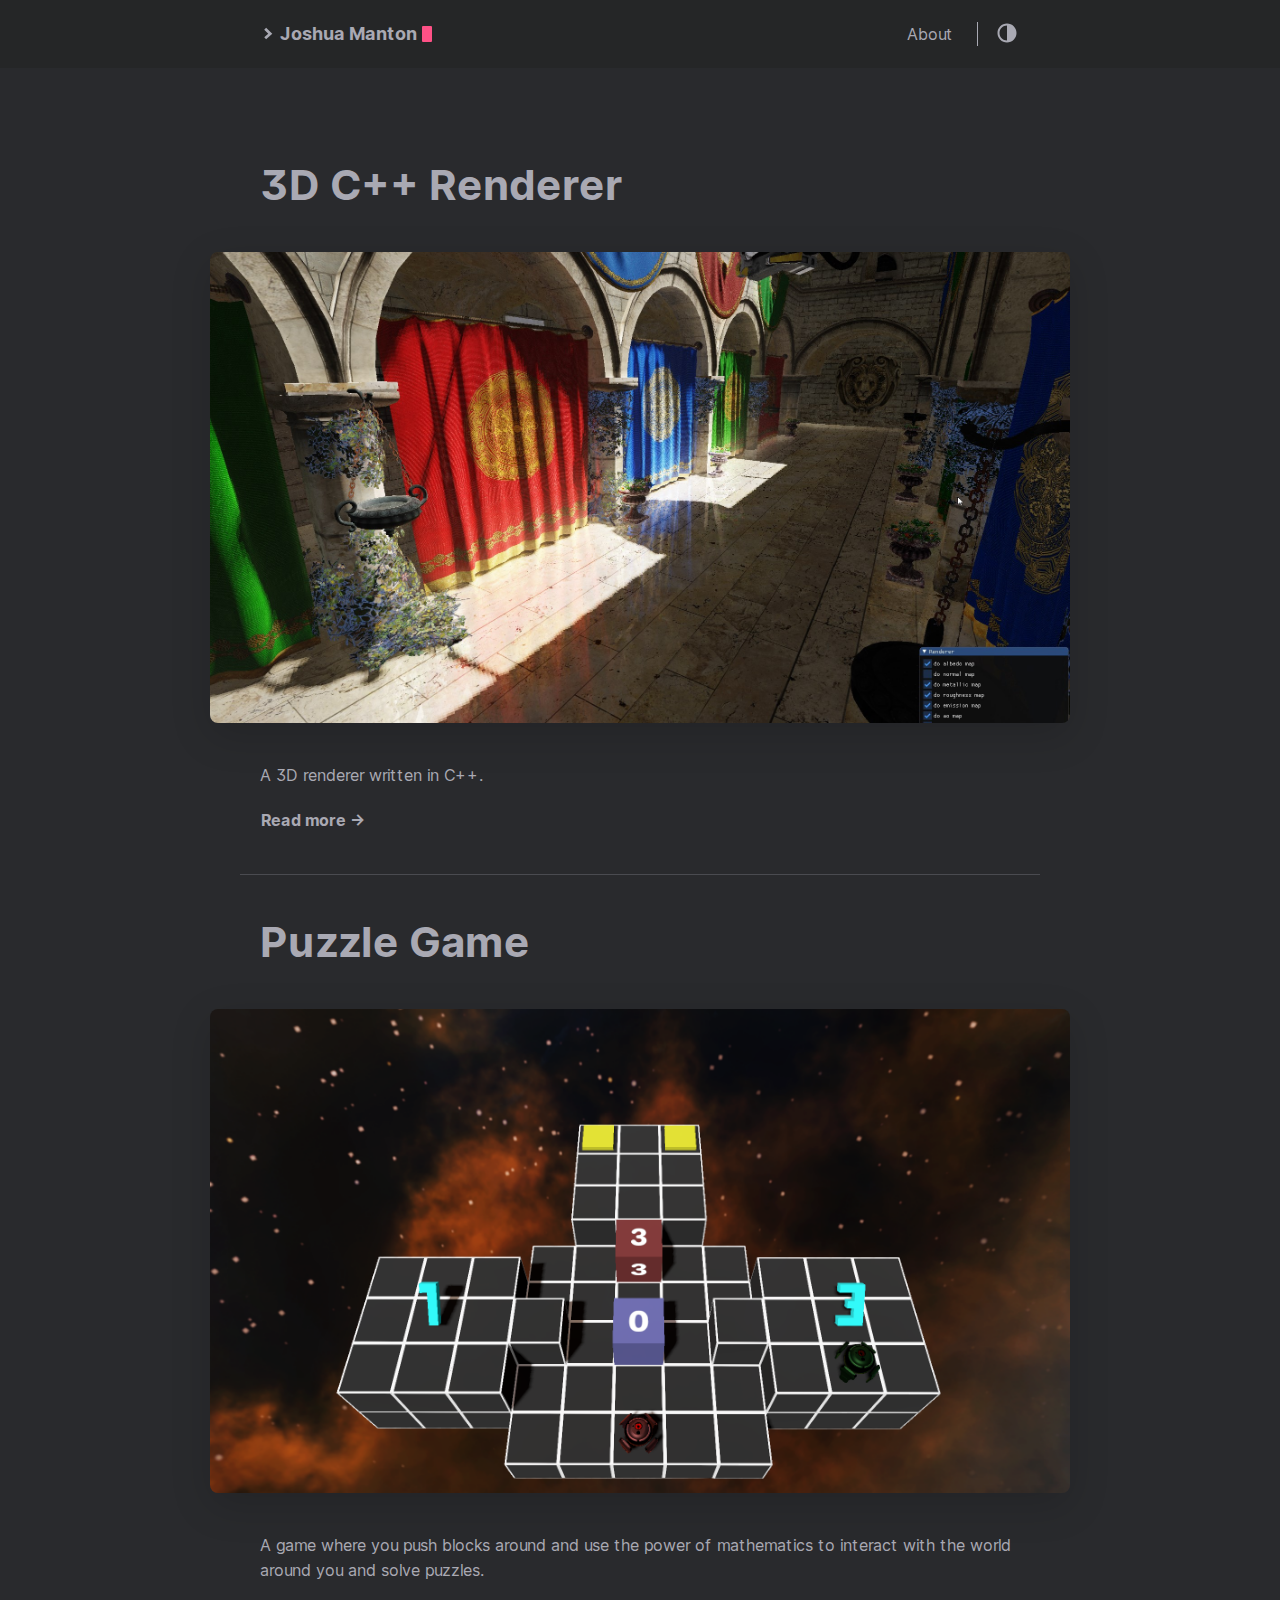
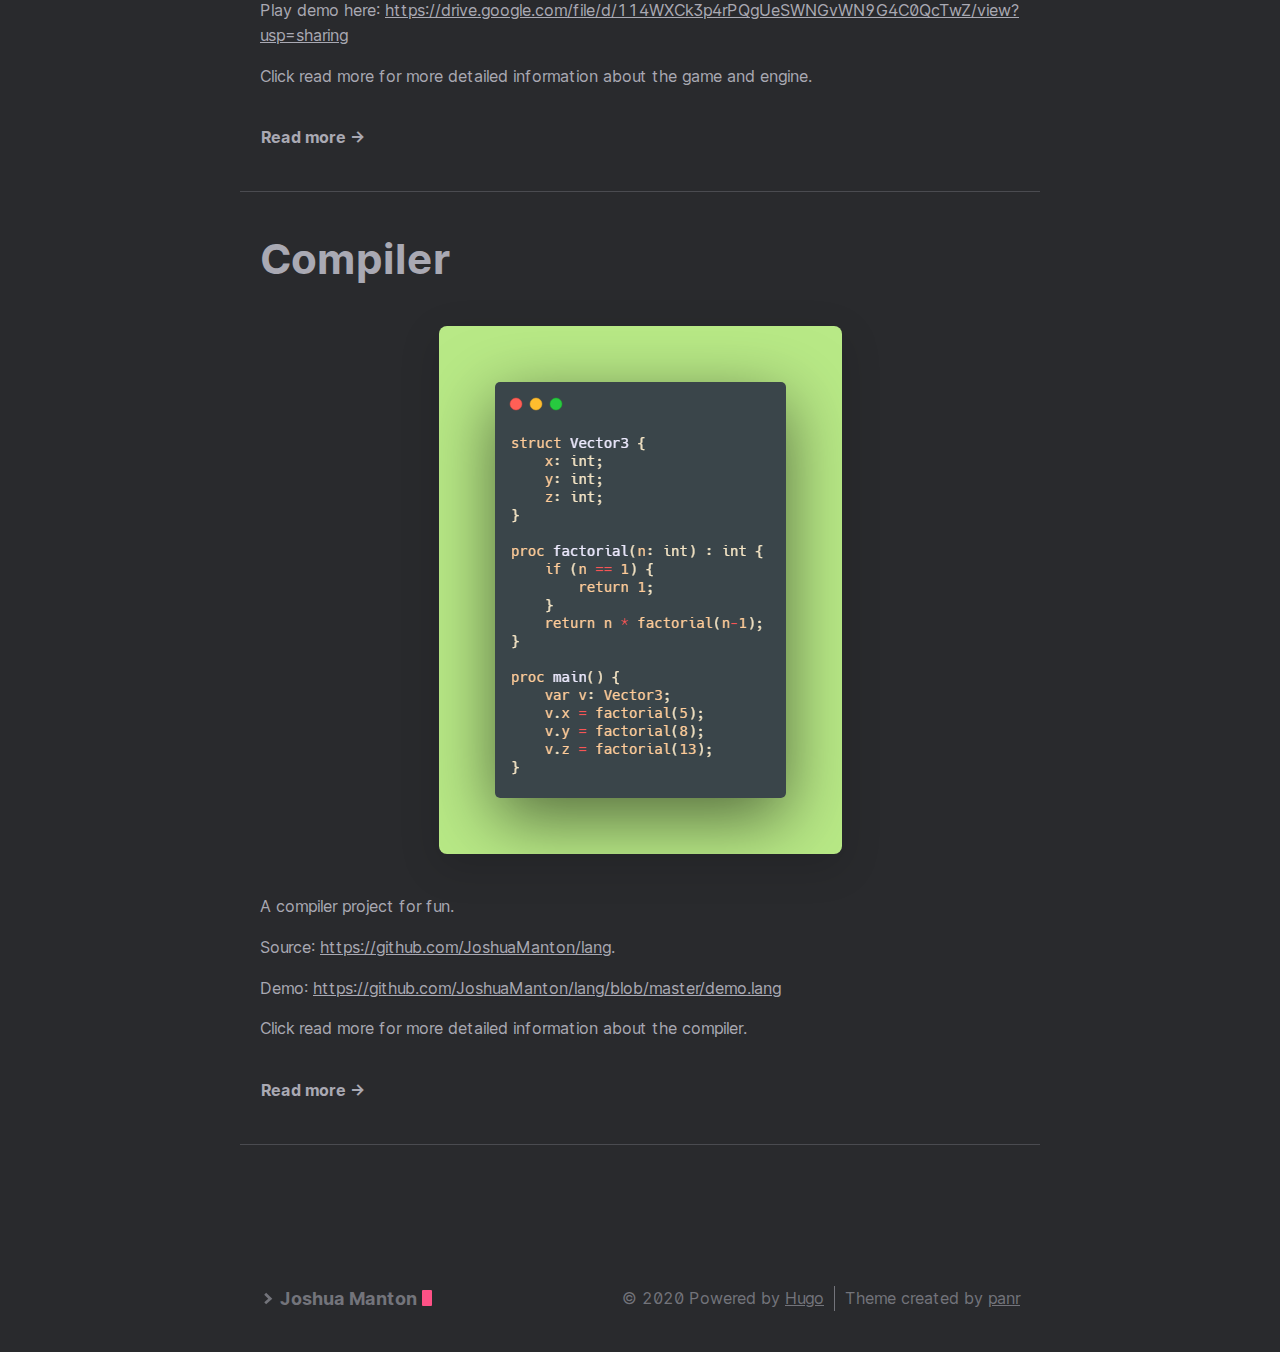
==== commit 10749a85: "Revert "maybe now?"" ====
--- a/index.html
+++ b/index.html
@@ -1,185 +1,331 @@
 <!DOCTYPE html>
-<html class="home" lang="en-us"><head>
-	<meta name="generator" content="Hugo 0.105.0">
-    
-    <meta name="viewport" content="width=device-width" />
-    <meta http-equiv="Content-Type" content="text/html;charset=UTF-8" />
-    <meta http-equiv="X-UA-Compatible" content="IE=7" />
-
-    
-        
-          <link href="http://joshuamanton.com/index.xml" rel="alternate" type="application/rss+xml" title="Joshua Manton" />
-          <link href="http://joshuamanton.com/index.xml" rel="feed" type="application/rss+xml" title="Joshua Manton" />
-        
-    <link
-    rel="icon"
-    href='/favicon.png'
+<html lang="en">
+  <head>
+	<meta name="generator" content="Hugo 0.74.3" />
+    
+      <title>
+        Joshua Manton
+      </title>
+    
+    <meta http-equiv="content-type" content="text/html; charset=utf-8" />
+<meta name="viewport" content="width=device-width, initial-scale=1.0" />
+<meta
+  name="description"
+  content=""
 />
+<meta
+  name="keywords"
+  content=""
+/>
+<meta name="robots" content="noodp" />
+<link rel="canonical" href="/" />
+
+
+
+
+
+<link rel="stylesheet" href="/assets/style.css" />
+
+<link rel="stylesheet" href="/style.css" />
+
+
 <link
-    rel="shortcut icon"
-    href='/favicon.ico'
-    type="image/x-icon"
+  rel="apple-touch-icon-precomposed"
+  sizes="144x144"
+  href="/img/apple-touch-icon-144-precomposed.png"
 />
-<link
-    rel="apple-touch-icon"
-    href='/apple-touch-icon.png'
-/>
-
-<title>
-        
-        Joshua Manton
-    </title>
-    <link href="/symbols-nerd-font/symbols-nerd-font.css" rel="stylesheet" />
-    <link href="/jetbrains-mono/jetbrains-mono.css" rel="stylesheet" />
-    
-    
-    <link type="text/css" rel="stylesheet" href=http://joshuamanton.com/css/styles.18f4adff48ea23d34559cb822030710dbdb1e9ca4520c663ba6964c3b413dfe6e557a492cf2bfb3e6190fd800577f6b9c39e4dc03d894f40e0057e4590b73bf7.css integrity="sha512-GPSt/0jqI9NFWcuCIDBxDb2x6cpFIMZjumlkw7QT3&#43;blV6SSzyv7PmGQ/YAFd/a5w55NwD2JT0DgBX5FkLc79w==" />
-<meta name="author" content="" />
-
-    
-
-<meta property="og:site_name"
-    content='Joshua Manton' />
-
-    <meta property="og:title"
-        content='Joshua Manton' />
-    
-    <meta property="og:type" content="blog" />
-    <meta property="og:image"
-        content='http://joshuamanton.com/img/icon.svg' />
-
-<meta name="twitter:card" content="summary_large_image" />
-<meta property="twitter:domain"
-      content='joshuamanton.com'
-/>
-<meta property="twitter:url" content="http://joshuamanton.com/" />
-
-
-    <meta name="twitter:title"
-        content='Joshua Manton' />
-    
-    <meta name="twitter:image"
-        content='http://joshuamanton.com/img/icon.svg' />
-
-<link rel="manifest" href="/manifest/index.json" />
-</head>
-
-
-    
-    
-    
-
-<body>
-        <div id="baseContainer"><header class="jumbotronContainer">
-<div class="titleAndSearchContainer">
-        <div id="titleContainer">
-            
-                <a class="unstyledLink" href="/">
-                    <img src='/logo.svg' alt='Logo'/>
-                </a>
-            
-            <div class="rightOfLogo">
-                <div class="titleAndHamburger">
-                    <h1>
-                        <a class="unstyledLink" href="/">Joshua Manton</a>
-                        
-                    </h1>
-                    
-                </div>
-                <div id="wide_nav"><nav>
-    
-    <ul id="main-nav">
-        <li><a href="/">Home</a></li>
-        
-        
-        
-        
-        
-        
-        
-        
-    </ul>
+<link rel="shortcut icon" href="/img/favicon.png" />
+
+
+<link href="/assets/fonts/Inter-Italic.woff2" rel="preload" type="font/woff2" as="font" crossorigin="">
+<link href="/assets/fonts/Inter-Regular.woff2" rel="preload" type="font/woff2" as="font" crossorigin="">
+<link href="/assets/fonts/Inter-Medium.woff2" rel="preload" type="font/woff2" as="font" crossorigin="">
+<link href="/assets/fonts/Inter-MediumItalic.woff2" rel="preload" type="font/woff2" as="font" crossorigin="">
+<link href="/assets/fonts/Inter-Bold.woff2" rel="preload" type="font/woff2" as="font" crossorigin="">
+<link href="/assets/fonts/Inter-BoldItalic.woff2" rel="preload" type="font/woff2" as="font" crossorigin="">
+
+
+<meta name="twitter:card" content="summary"/>
+<meta name="twitter:title" content="Joshua Manton"/>
+<meta name="twitter:description" content=""/>
+
+
+
+<meta property="og:title" content="Joshua Manton" />
+<meta property="og:description" content="" />
+<meta property="og:type" content="website" />
+<meta property="og:url" content="/" />
+<meta property="og:updated_time" content="2020-11-30T00:00:00+00:00" /><meta property="og:site_name" content="Joshua Manton" />
+
+
+
+<link rel="alternate" type="application/rss+xml" href="/index.xml" title="Joshua Manton" />
+
+
+
+  </head>
+  <body class="dark-theme">
+    <div class="container">
+      <header class="header">
+  <span class="header__inner">
+    <a
+  href="/"
+  class="logo"
+  style="text-decoration: none;"
+>
+  
+    <span class="logo__mark"><svg xmlns="http://www.w3.org/2000/svg" class="greater-icon" viewBox="0 0 44 44">
+  <path fill="none" d="M15 8l14.729 14.382L15 35.367" />
+</svg>
+</span>
+    <span class="logo__text"
+      >Joshua Manton</span
+    >
+    <span class="logo__cursor"></span>
+  
+</a>
+
+    <span class="header__right">
+      
+        <nav class="menu">
+  <ul class="menu__inner menu__inner--desktop">
+    
+      
+        
+          <li><a href="/about">About</a></li>
+        
+      
+      
+      
+  </ul>
+
+  <ul class="menu__inner menu__inner--mobile">
+    
+      
+        <li><a href="/about">About</a></li>
+      
+    
+  </ul>
 </nav>
+
+        <span class="menu-trigger">
+          <svg xmlns="http://www.w3.org/2000/svg" viewBox="0 0 24 24">
+            <path d="M0 0h24v24H0z" fill="none" />
+            <path d="M3 18h18v-2H3v2zm0-5h18v-2H3v2zm0-7v2h18V6H3z" />
+          </svg>
+        </span>
+      
+      <span class="theme-toggle">
+        <svg
+  class="theme-toggler"
+  width="24"
+  height="24"
+  viewBox="0 0 48 48"
+  fill="none"
+  xmlns="http://www.w3.org/2000/svg"
+>
+  <path
+    d="M22 41C32.4934 41 41 32.4934 41 22C41 11.5066 32.4934 3 22
+  3C11.5066 3 3 11.5066 3 22C3 32.4934 11.5066 41 22 41ZM7 22C7
+  13.7157 13.7157 7 22 7V37C13.7157 37 7 30.2843 7 22Z"
+  />
+</svg>
+
+      </span>
+    </span>
+  </span>
+</header>
+
+
+      <div class="content">
+        
+  
+  
+
+  
+  
+    
+  
+  
+
+  
+
+  <div class="posts">
+    
+    <div class="post on-list">
+      <h1 class="post-title"><a href="/projects/cpp-renderer/">3D C++ Renderer</a></h1>
+      <div class="post-meta">
+        
+          <span class="post-date">
+             
+          </span>
+
+          
+        
+
+        
+
+        
+      </div>
+
+      
+
+      
+        <figure class="post-cover">
+          
+            <img src="/img/cpp-renderer.jpg" alt="3D C&#43;&#43; Renderer"/>
+          
+
+          
+        </figure>
+      
+
+      <div class="post-content">
+        
+          A 3D renderer written in C++.
+        
+      </div>
+      
+        <div><a class="read-more button" href="/projects/cpp-renderer/">Read more →</a></div>
+      
+    </div>
+    
+    <div class="post on-list">
+      <h1 class="post-title"><a href="/projects/puzzle-game/">Puzzle Game</a></h1>
+      <div class="post-meta">
+        
+          <span class="post-date">
+             
+          </span>
+
+          
+        
+
+        
+
+        
+      </div>
+
+      
+
+      
+        <figure class="post-cover">
+          
+            <img src="/img/mathy-robot-guy.png" alt="Puzzle Game"/>
+          
+
+          
+        </figure>
+      
+
+      <div class="post-content">
+        
+          <p>A game where you push blocks around and use the power of mathematics to interact with the world around you and solve puzzles.</p>
+<p>Play demo here: <a href="https://drive.google.com/file/d/114WXCk3p4rPQgUeSWNGvWN9G4C0QcTwZ/view?usp=sharing">https://drive.google.com/file/d/114WXCk3p4rPQgUeSWNGvWN9G4C0QcTwZ/view?usp=sharing</a></p>
+<p>Click read more for more detailed information about the game and engine.</p>
+
+        
+      </div>
+      
+        <div><a class="read-more button" href="/projects/puzzle-game/">Read more →</a></div>
+      
+    </div>
+    
+    <div class="post on-list">
+      <h1 class="post-title"><a href="/projects/compiler/">Compiler</a></h1>
+      <div class="post-meta">
+        
+          <span class="post-date">
+             
+          </span>
+
+          
+        
+
+        
+
+        
+      </div>
+
+      
+
+      
+        <figure class="post-cover">
+          
+            <img src="/img/compiler.png" alt="Compiler"/>
+          
+
+          
+        </figure>
+      
+
+      <div class="post-content">
+        
+          <p>A compiler project for fun.</p>
+<p>Source: <a href="https://github.com/JoshuaManton/lang">https://github.com/JoshuaManton/lang</a>.</p>
+<p>Demo: <a href="https://github.com/JoshuaManton/lang/blob/master/demo.lang">https://github.com/JoshuaManton/lang/blob/master/demo.lang</a></p>
+<p>Click read more for more detailed information about the compiler.</p>
+
+        
+      </div>
+      
+        <div><a class="read-more button" href="/projects/compiler/">Read more →</a></div>
+      
+    </div>
+    
+    <div class="pagination">
+  <div class="pagination__buttons">
+    
+    
+  </div>
 </div>
-            </div>
-        </div>
-        <div class="search">
-    <input id="searchbar" type="text" placeholder='Search' />
-    <a class="nerdlink" onclick="newSearch();">&#xf002;</a>
-</div>
-<script>
-    function newSearch() {
-        let term = searchbar.value.trim();
-        if (!term) return;
-        location.href = `/search?q=${term}`;
-    }
-    searchbar.onkeyup = (ev) => {if (ev.keyCode == 13) newSearch()};
-</script>
-
+
+  </div>
+
+      </div>
+
+      
+        <footer class="footer">
+  <div class="footer__inner">
+    
+      <a
+  href="/"
+  class="logo"
+  style="text-decoration: none;"
+>
+  
+    <span class="logo__mark"><svg xmlns="http://www.w3.org/2000/svg" class="greater-icon" viewBox="0 0 44 44">
+  <path fill="none" d="M15 8l14.729 14.382L15 35.367" />
+</svg>
+</span>
+    <span class="logo__text"
+      >Joshua Manton</span
+    >
+    <span class="logo__cursor"></span>
+  
+</a>
+
+      <div class="copyright">
+        <span
+          >© 2020 Powered by
+          <a href="https://gohugo.io" target="_blank" rel="noopener">Hugo</a></span
+        >
+        <span
+          >Theme created by
+          <a href="https://twitter.com/panr" target="_blank" rel="noopener">panr</a></span
+        >
+      </div>
+    
+  </div>
+</footer>
+
+<script src="/assets/main.js"></script>
+<script src="/assets/prism.js"></script>
+
+
+      
     </div>
-    <div id="links">
-        <a
-    
-        rel="noreferrer"
-    
-    target="_blank"
-    class="nerdlink"
-    href="/index.xml">
-    
-    
-        &#xf09e;
-    
-    <span>
-        RSS
-    </span>
-</a>
-
-        
-        
-    </div>
-    
-
-</header>
-<div id="contentContainer">
-                <div id="content">
-                    <main>
-
-    
-    
-    
-
-
-
-
-
-    
-
-
-
-<div class="postlist " id="postlist">
-
-</div>
-<div id="getNextBtnContainer"></div>
-
-
-
-
-
-
-                    </main><footer>
-    <hr />
-
-<p><small>
-        2022 &copy; 
-    </small></p>
-    <p><small>
-        <a href='https://gitlab.com/gabmus/hugo-ficurinia'>Ficurinia theme</a> for <a href='https://gohugo.io'>Hugo</a> by <a href='https://gabmus.org'>Gabriele Musco</a>. Licensed under <a href='https://www.gnu.org/licenses/agpl-3.0.html'>GNU AGPLv3</a>.
-    </small></p>
-</footer>
-</div>
-            </div>
-        </div>
-
-
-</body>
+
+    
+  </body>
 </html>
--- a/assets/style.css
+++ b/assets/style.css
@@ -0,0 +1 @@
+@font-face{font-family:Inter;font-style:normal;font-weight:400;font-feature-settings:"liga","tnum","case","calt","zero","ss01","locl";src:url(fonts/Inter-Regular.woff2) format("woff2"),url(fonts/Inter-Regular.woff) format("woff");font-display:swap}@font-face{font-family:Inter;font-style:italic;font-weight:400;font-feature-settings:"liga","tnum","case","calt","zero","ss01","locl";src:url(fonts/Inter-Italic.woff2) format("woff2"),url(fonts/Inter-Italic.woff) format("woff");font-display:swap}@font-face{font-family:Inter;font-style:normal;font-weight:600;font-feature-settings:"liga","tnum","case","calt","zero","ss01","locl";src:url(fonts/Inter-Medium.woff2) format("woff2"),url(fonts/Inter-Medium.woff) format("woff");font-display:swap}@font-face{font-family:Inter;font-style:italic;font-weight:600;font-feature-settings:"liga","tnum","case","calt","zero","ss01","locl";src:url(fonts/Inter-MediumItalic.woff2) format("woff2"),url(fonts/Inter-MediumItalic.woff) format("woff");font-display:swap}@font-face{font-family:Inter;font-style:normal;font-weight:800;font-feature-settings:"liga","tnum","case","calt","zero","ss01","locl";src:url(fonts/Inter-Bold.woff2) format("woff2"),url(fonts/Inter-Bold.woff) format("woff");font-display:swap}@font-face{font-family:Inter;font-style:italic;font-weight:800;font-feature-settings:"liga","tnum","case","calt","zero","ss01","locl";src:url(fonts/Inter-BoldItalic.woff2) format("woff2"),url(fonts/Inter-BoldItalic.woff) format("woff");font-display:swap}:root{--background:#fff;--background-secondary:#eaeaea;--header:#fafafa;--color:#222;--color-secondary:#999;--border-color:#dcdcdc;--phoneWidth:(max-width:684px);--tabletWidth:(max-width:900px)}body.dark-theme{--background:#292a2d;--background-secondary:#3b3d42;--header:#252627;--color:#a9a9b3;--color-secondary:#73747b;--border-color:#4a4b50}.button-container{display:table;margin-left:auto;margin-right:auto}.button,a.button,button{position:relative;display:flex;align-items:center;justify-content:center;padding:8px 18px;margin-bottom:5px;background:#eaeaea;background:var(--background-secondary);text-decoration:none;text-align:center;font-weight:500;border-radius:8px;border:1px solid transparent;-webkit-appearance:none;-moz-appearance:none;appearance:none;cursor:pointer;outline:none}.button.outline,a.button.outline,button.outline{background:transparent;border-color:#eaeaea;border-color:var(--background-secondary);box-shadow:none;padding:8px 18px}.button.outline :hover,a.button.outline :hover,button.outline :hover{transform:none;box-shadow:none}.button.primary,a.button.primary,button.primary{box-shadow:0 4px 6px rgba(50,50,93,.11),0 1px 3px rgba(0,0,0,.08)}.button.primary:hover,a.button.primary:hover,button.primary:hover{box-shadow:0 2px 6px rgba(50,50,93,.21),0 1px 3px rgba(0,0,0,.08)}.button.link,a.button.link,button.link{background:none;font-size:1rem}.button.small,a.button.small,button.small{font-size:.8rem}.button.wide,a.button.wide,button.wide{min-width:200px;padding:14px 24px}a.read-more,a.read-more:active,a.read-more:hover{display:inline-flex;background:none;box-shadow:none;padding:0;margin:20px 0;font-weight:700}.code-toolbar{margin-bottom:20px}.code-toolbar .toolbar-item a{display:inline-flex;padding:3px 8px;margin-bottom:5px;background:#eaeaea;background:var(--background-secondary);text-decoration:none;text-align:center;font-size:13px;font-weight:500;border-radius:8px;border:1px solid transparent;-webkit-appearance:none;-moz-appearance:none;appearance:none;cursor:pointer;outline:none}.code-toolbar .toolbar-item a,.header{position:relative;align-items:center;justify-content:center}.header{background:#fafafa;background:var(--header);display:flex;padding:20px}.header__right{display:flex;flex-direction:row;align-items:center}@media (max-width:683px){.header__right{flex-direction:row-reverse}}.header__inner{justify-content:space-between;margin:0 auto;width:760px;max-width:100%}.header__inner,.theme-toggle{display:flex;align-items:center}.theme-toggle{justify-content:center;line-height:1;cursor:pointer}.theme-toggler{fill:currentColor}.logo{display:flex;align-items:center;flex:0 0 auto;text-decoration:none;font-weight:700}.logo img{height:44px}.logo__mark{display:inline-flex;align-items:center;margin-right:5px}.logo__mark .greater-icon{width:.95rem;height:100%}.logo__mark .greater-icon path{stroke:currentColor;stroke-width:8px}.logo__text{font-size:1.125rem}.logo__cursor{display:inline-block;width:10px;height:1rem;background:#fe5186;margin-left:5px;border-radius:1px;-webkit-animation:cursor 1s infinite;animation:cursor 1s infinite}@-webkit-keyframes cursor{0%{opacity:0}50%{opacity:1}to{opacity:0}}@keyframes cursor{0%{opacity:0}50%{opacity:1}to{opacity:0}}.menu{--color:rgba(0,0,0,0.12);--shadow:0 8px 20px var(--color);border-right:1px solid;margin-right:18px;padding-right:24px;font-weight:500}@media (max-width:683px){.menu{position:absolute;background:#fafafa;background:var(--header);box-shadow:var(--shadow);margin:0;padding:5px;list-style:none;border-radius:5px;z-index:99;border:none;top:50px;right:10px}}.menu a{text-decoration:none}.menu__inner{display:flex;align-items:center;justify-content:flex-end;flex-wrap:wrap;list-style:none;margin:0;padding:0}@media (max-width:683px){.menu__inner--desktop{display:none}}.menu__inner--mobile{display:none}@media (max-width:683px){.menu__inner--mobile{display:block}}.menu__inner li{text-align:left;flex:0 0 auto}.menu__inner li:not(:first-of-type){margin-left:20px}@media (max-width:683px){.menu__inner{flex-direction:column;align-items:flex-start;padding:0}.menu__inner li{margin-left:0!important;padding:10px}}.menu__sub-inner{position:relative;list-style:none;padding:0;margin:0}.menu__sub-inner:not(:only-child){margin-left:20px}.menu__sub-inner-more{position:absolute;background:#fafafa;background:var(--header);box-shadow:var(--shadow);margin:0;padding:5px;list-style:none;border-radius:5px;z-index:99;top:35px;left:0}.menu__sub-inner-more-trigger{display:inline-flex;align-items:center;-webkit-user-select:none;-moz-user-select:none;-ms-user-select:none;user-select:none;cursor:pointer}.menu__sub-inner-more-trigger-icon{display:inline-flex;align-items:center;margin-left:3px;transform:rotate(90deg);line-height:1}.menu__sub-inner-more-trigger-icon .greater-icon{width:.95rem;height:100%}.menu__sub-inner-more-trigger-icon .greater-icon path{stroke:currentColor;stroke-width:5px}.menu__inner .menu__sub-inner-more li{margin-left:0;white-space:nowrap}.menu__inner .menu__sub-inner-more li:hover{background:rgba(0,0,0,.05);border-radius:3px;cursor:pointer}.menu__sub-inner-more li a{width:100%;display:inline-block;padding:10px}.menu-trigger{width:24px;height:24px;fill:currentColor;margin-left:10px;cursor:pointer}html{box-sizing:border-box}*,:after,:before{box-sizing:inherit}body{margin:0;padding:0;font-family:Inter,-apple-system,BlinkMacSystemFont,Roboto,Segoe UI,Helvetica,Arial,sans-serif;font-size:1rem;font-weight:500;font-feature-settings:"liga","tnum","case","calt","zero","ss01","locl";line-height:1.54;background-color:#fff;background-color:var(--background);color:#222;color:var(--color);text-rendering:optimizeLegibility;-webkit-font-smoothing:antialiased;-webkit-overflow-scrolling:touch;-webkit-text-size-adjust:100%}@media (max-width:683px){body{font-size:1rem}}h1,h2,h3,h4,h5,h6{line-height:1.3}h1{font-size:2.625rem}h2{font-size:1.625rem}h3{font-size:1.375rem}h4{font-size:1.125rem}@media (max-width:683px){h1{font-size:2rem}h2{font-size:1.4rem}h3{font-size:1.15rem}h4{font-size:1.125rem}}a{color:inherit}img{display:block;max-width:100%}img.center,img.left{margin-right:auto}img.center,img.right{margin-left:auto}figure{display:table;max-width:100%;margin:25px 0}figure.center,figure.left{margin-right:auto}figure.center,figure.right{margin-left:auto}figure figcaption{font-size:.9rem;margin-top:5px;opacity:.8}figure figcaption.left{text-align:left}figure figcaption.center{text-align:center}figure figcaption.right{text-align:right}code,kbd{font-family:Consolas,Monaco,Andale Mono,Ubuntu Mono,monospace;background:#eaeaea;background:var(--background-secondary);padding:1px 6px;margin:0 2px;border-radius:5px;font-size:.9rem;font-weight:400}code code,code kbd,kbd code,kbd kbd{background:transparent;padding:0;margin:0}pre{background:#212020;padding:20px;border-radius:8px;font-size:.9rem;overflow:auto}@media (max-width:683px){pre{white-space:pre-wrap;word-wrap:break-word}}pre code{background:none!important;color:#ccc;margin:0;padding:0;font-size:inherit}blockquote{border-left:2px solid;margin:40px;padding:10px 20px}@media (max-width:683px){blockquote{margin:10px;padding:10px}}blockquote:before{content:"”";font-family:Georgia,serif;font-size:3.875rem;position:absolute;left:-40px;top:-20px}blockquote p:first-of-type{margin-top:0}blockquote p:last-of-type{margin-bottom:0}table{table-layout:fixed;border-collapse:collapse;width:100%;margin:40px 0;border-radius:5px}table,td,th{border:1px solid;padding:10px}th{background:#eaeaea;background:var(--background-secondary)}ol,ul{margin-left:40px;padding:0}@media (max-width:683px){ol,ul{margin-left:20px}}ol ol{list-style-type:lower-alpha}.container{flex-direction:column;text-align:center}.container,.content{display:flex;justify-content:center}.content{flex-direction:column;flex:1 auto;align-items:center;margin:50px 0}@media (max-width:683px){.content{margin-top:0}}hr{width:100%;border:none;background:#dcdcdc;background:var(--border-color);height:1px}.hidden{display:none}.framed{padding:20px;border-radius:10px;border:1px solid #dcdcdc;border:1px solid var(--border-color);max-width:800px}blockquote.twitter-tweet{background:rgba(44,124,186,.1);border:none;padding:30px;color:inherit;font-size:inherit;line-height:inherit;border-radius:8px}.post{width:100%;max-width:800px;text-align:left;padding:20px;margin:20px auto}@media (max-width:899px){.post{max-width:660px}}.post:not(:last-of-type){border-bottom:1px solid #dcdcdc;border-bottom:1px solid var(--border-color)}.post-meta{font-size:1rem;margin-bottom:10px}@media (max-width:683px){.post-meta{font-size:.85rem}}.post-title{font-size:2.625rem;margin:0 0 20px}@media (max-width:683px){.post-title{font-size:2rem}}.post-title a{text-decoration:none}.post-tags{display:block;margin-bottom:20px;font-size:1rem;opacity:.5}.post-tags a{text-decoration:none}.post-content{margin-top:30px}.post-cover{margin:40px -50px;width:860px;max-width:860px}.post-cover img{margin:0 auto;border-radius:8px;box-shadow:0 12px 40px rgba(0,0,0,.15)}@media (max-width:899px){.post-cover{margin:20px 0;width:100%}}.post--regulation h1,.post--regulation h2{justify-content:center}.post--regulation h2{margin-bottom:10px}.post--regulation h2+h2{margin-top:-10px;margin-bottom:20px}.pagination{margin-top:50px}.pagination__title{display:flex;text-align:center;position:relative;margin:100px 0 20px}.pagination__title-h{text-align:center;margin:0 auto;padding:5px 10px;background:#fff;background:var(--background);color:#999;color:var(--color-secondary);font-size:.8rem;text-transform:uppercase;text-decoration:none;letter-spacing:.1em;z-index:1}.pagination__title hr{position:absolute;left:0;right:0;width:100%;margin-top:15px;z-index:0}.pagination__buttons{display:flex;align-items:center;justify-content:center}.pagination__buttons a{text-decoration:none;font-weight:700}.button{position:relative;display:inline-flex;align-items:center;justify-content:center;background:#eaeaea;background:var(--background-secondary);font-size:1rem;font-weight:500;border-radius:8px;max-width:40%;padding:0;cursor:pointer;-webkit-appearance:none;-moz-appearance:none;appearance:none}.button+.button{margin-left:10px}.button a{display:flex;padding:8px 16px;text-decoration:none}.button__text,.button a{text-overflow:ellipsis;white-space:nowrap;overflow:hidden}.button.next .button__icon{margin-left:8px}.button.previous .button__icon{margin-right:8px}.footer{padding:40px 20px;flex-grow:0;color:#999;color:var(--color-secondary)}.footer__inner{display:flex;align-items:center;justify-content:space-between;margin:0 auto;width:760px;max-width:100%}@media (max-width:899px){.footer__inner{flex-direction:column}}.footer a{color:inherit}.footer .copyright{display:flex;flex-direction:row;align-items:center;font-size:1rem}.footer .copyright--user{margin:auto;text-align:center}.footer .copyright>:first-child:not(:only-child){border-right:1px solid;padding-right:10px;margin-right:10px}@media (max-width:899px){.footer .copyright>:first-child:not(:only-child){border:none;padding:0;margin:0}}@media (max-width:899px){.footer .copyright{flex-direction:column;margin-top:10px}}.terms{width:100%;max-width:800px;text-align:left;padding:20px;margin:0 auto}.terms__list{padding:0 0 0 20px;margin:0}.terms__list a{text-decoration:none}.terms__term{margin-bottom:15px}.terms__term-count{background:#eaeaea;background:var(--background-secondary);font-size:12px;margin-left:5px;padding:2px 10px;border-radius:5px;text-decoration:none}.archive{width:100%;max-width:800px;text-align:left;padding:20px;margin:0 auto}.archive__group-month{display:flex;align-items:flex-start;padding:10px 0}@media (max-width:683px){.archive__group-month{flex-direction:column}}.archive__group-month:not(:last-of-type){border-bottom:1px solid #dcdcdc;border-bottom:1px solid var(--border-color)}.archive__group-year{margin-top:40px}@media (max-width:683px){.archive__group-year{margin-top:20px}}.archive__group-year:not(:last-of-type){border-bottom:1px solid #dcdcdc;border-bottom:1px solid var(--border-color)}.archive__group-year-header{margin:10px 0}.archive__group-month-header{margin:25px 0;width:200px;opacity:.5}@media (max-width:683px){.archive__group-month-header{margin:10px 0 0}}.archive__group-posts{width:100%}.archive__post{padding:20px 0}.archive__post:not(:last-of-type){border-bottom:1px solid #dcdcdc;border-bottom:1px solid var(--border-color)}.archive__post-title{margin:5px 0}.archive__post-title a{display:block;text-decoration:none}code[class*=language-],pre[class*=language-]{background:none;font-family:Consolas,Monaco,Andale Mono,Ubuntu Mono,monospace;text-align:left;white-space:pre;word-spacing:normal;word-break:normal;word-wrap:normal;-moz-tab-size:4;-o-tab-size:4;tab-size:4;-webkit-hyphens:none;-ms-hyphens:none;hyphens:none}pre[class*=language-]{padding:1em;margin:.5em 0;overflow:auto}:not(pre)>code[class*=language-],pre[class*=language-]{background:#212020!important;color:inherit!important;border-radius:8px}:not(pre)>code[class*=language-]{padding:.1em;border-radius:.3em;white-space:normal}.token.block-comment,.token.cdata,.token.comment,.token.doctype,.token.prolog{color:hsla(0,0%,100%,.4)}.token.punctuation{color:#a9a9b3}.token.attr-name,.token.deleted,.token.namespace,.token.tag{color:#e2777a}.token.function-name{color:#6196cc}.token.boolean,.token.function,.token.number{color:#f08d49}.token.class-name,.token.constant,.token.property,.token.symbol{color:#f8c555}.token.atrule,.token.builtin,.token.important,.token.keyword,.token.selector{color:#cc99cd}.token.attr-value,.token.char,.token.regex,.token.string,.token.variable{color:#7ec699}.token.entity,.token.operator,.token.url{color:#67cdcc}.token.bold,.token.important{font-weight:700}.token.italic{font-style:italic}.token.entity{cursor:help}.token.inserted{color:green}pre[class*=language-].line-numbers{position:relative;padding-left:3.8em;counter-reset:linenumber}pre[class*=language-].line-numbers>code{position:relative;white-space:inherit}.line-numbers .line-numbers-rows{position:absolute;pointer-events:none;top:0;font-size:100%;left:-3.8em;width:3em;letter-spacing:-1px;border-right:1px solid #999;-webkit-user-select:none;-moz-user-select:none;-ms-user-select:none;user-select:none}.line-numbers-rows>span{pointer-events:none;display:block;counter-increment:linenumber}.line-numbers-rows>span:before{content:counter(linenumber);color:#999;display:block;padding-right:.8em;text-align:right}div.code-toolbar{position:relative}div.code-toolbar>.toolbar{position:absolute;top:.3em;right:.2em;transition:opacity .3s ease-in-out;opacity:0}div.code-toolbar:hover>.toolbar{opacity:1}div.code-toolbar>.toolbar .toolbar-item{display:inline-block}div.code-toolbar>.toolbar a{cursor:pointer}div.code-toolbar>.toolbar button{background:none;border:0;color:inherit;font:inherit;line-height:normal;overflow:visible;padding:0;-webkit-user-select:none;-moz-user-select:none;-ms-user-select:none}div.code-toolbar>.toolbar a,div.code-toolbar>.toolbar button,div.code-toolbar>.toolbar span{color:#bbb;font-size:.8em;padding:0 .5em;background:#f5f2f0;background:hsla(0,0%,87.8%,.2);box-shadow:0 2px 0 0 rgba(0,0,0,.2);border-radius:.5em}div.code-toolbar>.toolbar a:focus,div.code-toolbar>.toolbar a:hover,div.code-toolbar>.toolbar button:focus,div.code-toolbar>.toolbar button:hover,div.code-toolbar>.toolbar span:focus,div.code-toolbar>.toolbar span:hover{color:inherit;text-decoration:none}.command-line-prompt{border-right:1px solid #999;display:block;float:left;font-size:100%;letter-spacing:-1px;margin-right:1em;pointer-events:none;-webkit-user-select:none;-moz-user-select:none;-ms-user-select:none;user-select:none}.command-line-prompt>span:before{color:#999;content:" ";display:block;padding-right:.8em}.command-line-prompt>span[data-user]:before{content:"[" attr(data-user) "@" attr(data-host) "] $"}.command-line-prompt>span[data-user=root]:before{content:"[" attr(data-user) "@" attr(data-host) "] #"}.command-line-prompt>span[data-prompt]:before{content:attr(data-prompt)}.collapsable-code{position:relative;width:100%;margin:40px 0}.collapsable-code input[type=checkbox]{position:absolute;visibility:hidden}.collapsable-code input[type=checkbox]:checked~.code-toolbar pre,.collapsable-code input[type=checkbox]:checked~pre{height:0;padding:0;border-top:none}.collapsable-code input[type=checkbox]:checked~.code-toolbar{padding:0;border-top:none}.collapsable-code input[type=checkbox]:checked~.code-toolbar .toolbar{display:none}.collapsable-code input[type=checkbox]:checked~label{border-radius:10px}.collapsable-code input[type=checkbox]:checked~label .collapsable-code__toggle:after{content:attr(data-label-expand)}.collapsable-code label{position:relative;display:flex;justify-content:space-between;background:#eaeaea;background:var(--background-secondary);padding:10px;border-top-left-radius:10px;border-top-right-radius:10px;min-width:30px;min-height:30px;margin:0;cursor:pointer}.collapsable-code__title{flex:1;color:#222;color:var(--color);padding:3px 10px;text-overflow:ellipsis;white-space:nowrap;overflow:hidden}.collapsable-code__language{background:#fff;background:var(--background);color:#222;color:var(--color);border-radius:10px;padding:3px 10px}.collapsable-code__toggle{color:#222;color:var(--color);font-size:16px;padding:3px 10px}.collapsable-code__toggle:after{content:attr(data-label-collapse)}.collapsable-code pre{margin-top:0;border-top-left-radius:0;border-top-right-radius:0}.collapsable-code code:first-line,.collapsable-code pre:first-line{line-height:0}.collapsable-code .code-toolbar{margin:0}
